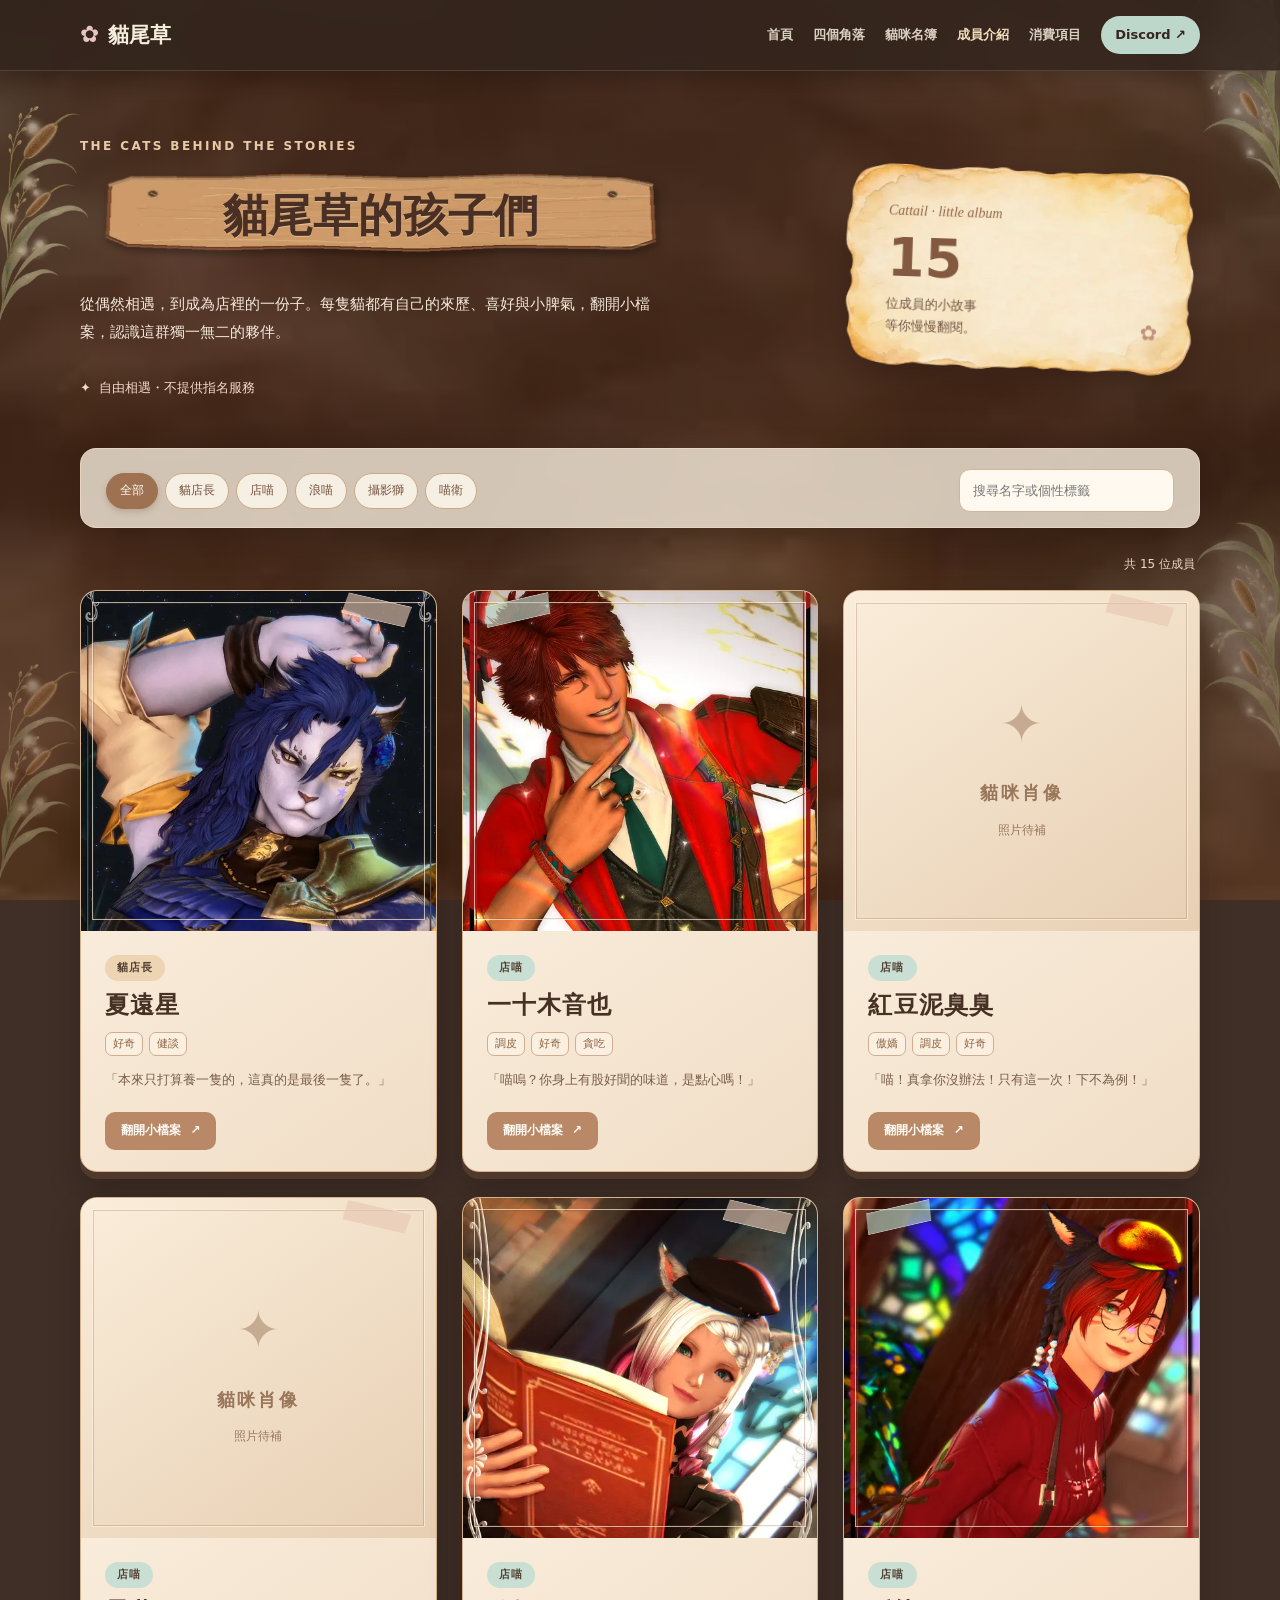
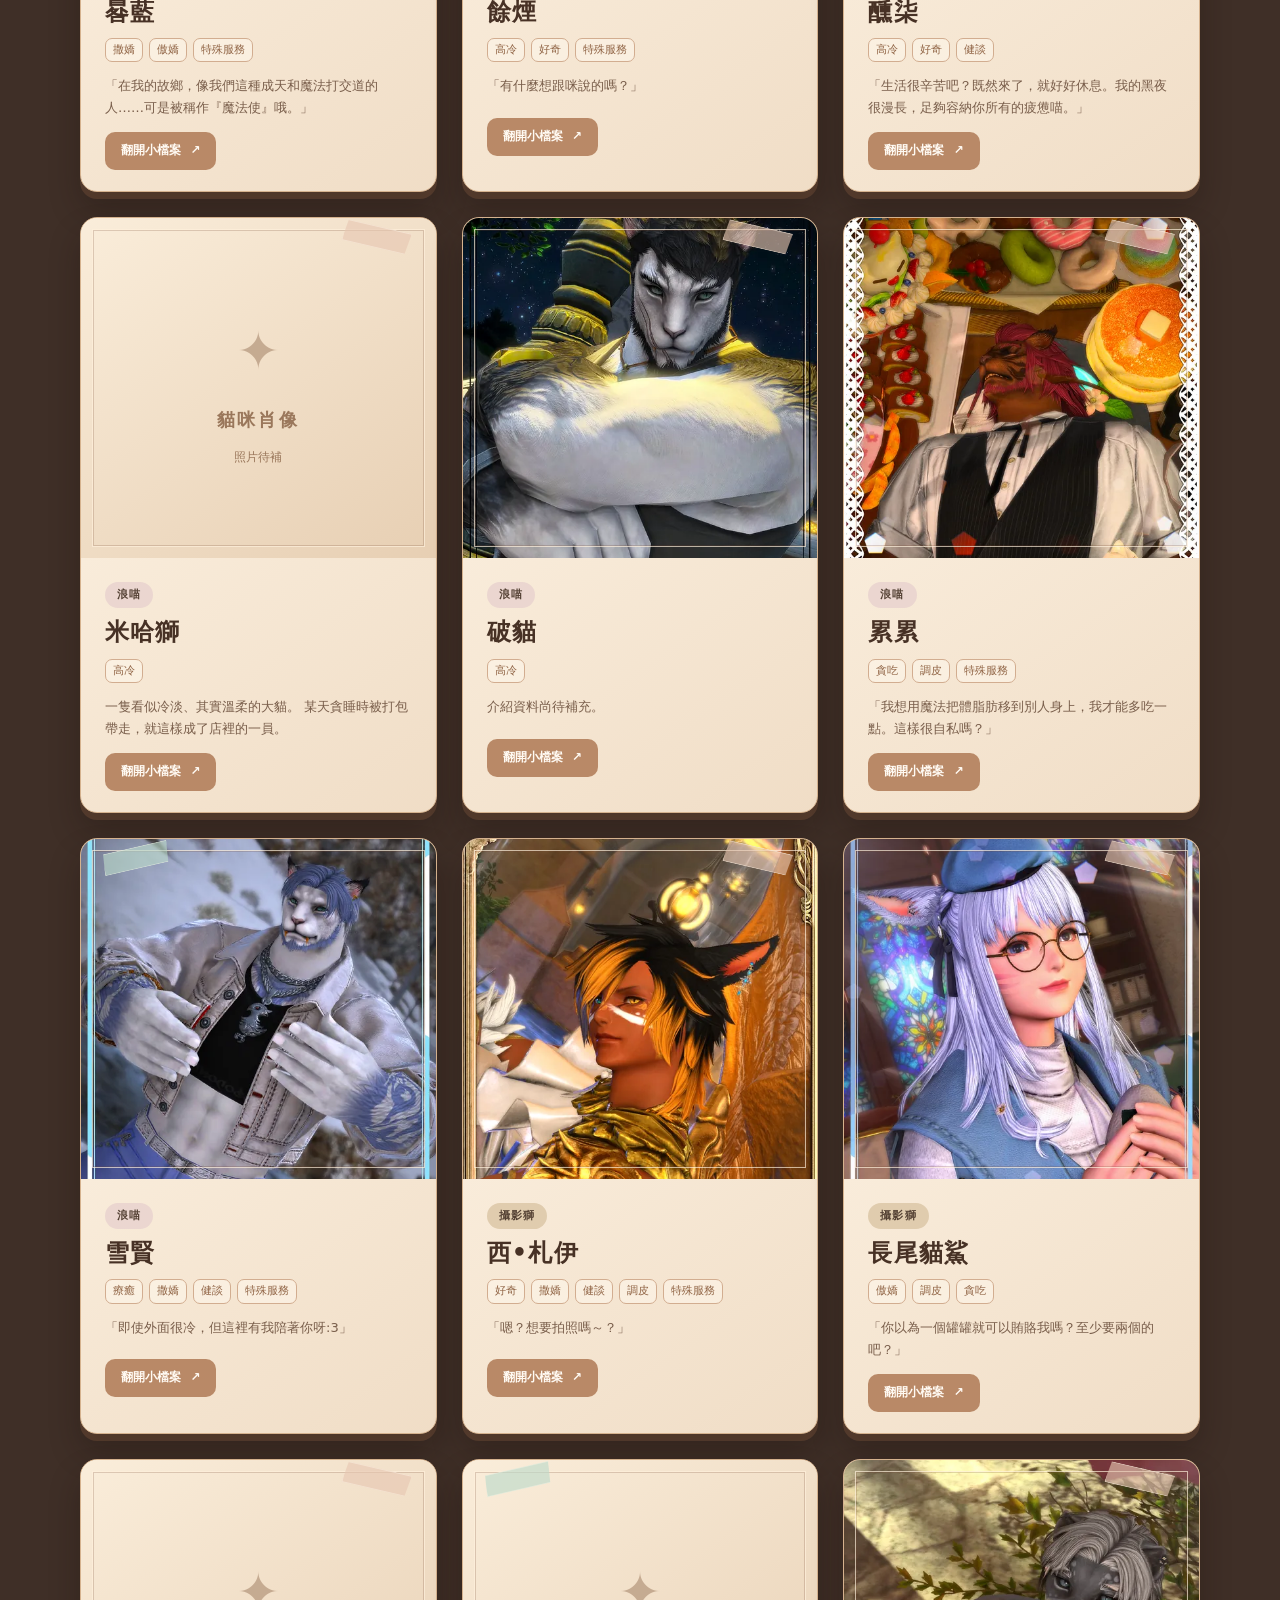
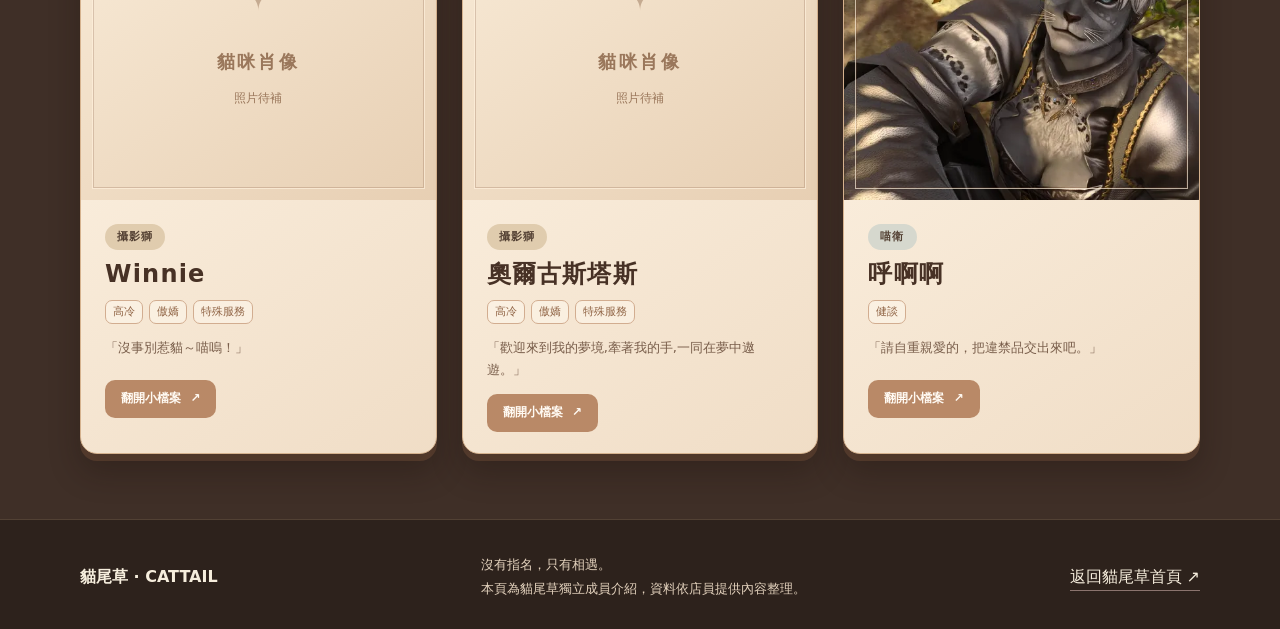
==== sites/cattail/members.html @ 951dc069 "feat(cattail): publish independent watercolor staff directory with 15 original bios and uploaded por" ====
<!doctype html>
<html lang="zh-Hant"><head><meta charset="utf-8"><meta name="viewport" content="width=device-width,initial-scale=1,viewport-fit=cover"><meta name="theme-color" content="#3f2f27">
<title>貓咪成員介紹｜貓尾草 CATTAIL</title><meta name="description" content="認識貓尾草的每一位貓咪成員，翻開牠們的故事。店內自由相遇，不提供指名服務。">
<style>
:root{--choc:#3f2f27;--dark:#2e221c;--cream:#f6eedd;--honey:#d6ac7d;--pink:#e7c6c1;--mint:#bdd8cb;--ink:#4a3328;--paler:#fff5e7;--wood:url("[data-uri]");--paper:url("[data-uri]");--fur:url("[data-uri]");--bot-l:url("[data-uri]");--bot-r:url("[data-uri]")}
*{box-sizing:border-box}html{scroll-behavior:smooth}body{margin:0;min-width:320px;color:var(--cream);background:var(--choc);font-family:'Noto Sans TC','PingFang TC','Microsoft JhengHei',system-ui,sans-serif;line-height:1.65}button,input{font:inherit}button{cursor:pointer}a{color:inherit;text-decoration:none}body:before{content:"";position:fixed;inset:0;z-index:-1;background:linear-gradient(#2c1c17a8,#38241a98),var(--fur) center/cover no-repeat;pointer-events:none}body:after{content:"";position:fixed;inset:0;z-index:-1;opacity:.3;background:radial-gradient(ellipse at 55% 0%,#b5805d5a,transparent 68%)}
.edge{position:fixed;top:0;bottom:0;width:clamp(95px,13vw,195px);z-index:0;pointer-events:none;opacity:.55;contain:layout style}.edge-left{left:0}.edge-right{right:0}.edge .bot{position:absolute;left:-25%;width:130%;height:47%;background:var(--bot-l) center/contain no-repeat;animation:breeze 12s ease-in-out infinite alternate;transform-origin:left bottom}.edge-right .bot{background-image:var(--bot-r);left:auto;right:-25%;transform-origin:right bottom;animation-duration:14s}.edge .bot:first-child{top:-5%}.edge .bot:last-child{top:57%;opacity:.7;animation-delay:-7s}@keyframes breeze{0%{transform:rotate(-1.8deg) translateX(-2px)}100%{transform:rotate(2.1deg) translateX(3px)}}
.wrap{width:min(1120px,calc(100% - 40px));margin:auto;position:relative;z-index:1}
.site-header{position:sticky;top:0;z-index:100;background:#32251edc;backdrop-filter:blur(14px);border-bottom:1px solid #ecd4b329;box-shadow:0 5px 24px #160e0960}.nav-wrap{display:flex;align-items:center;gap:22px;min-height:70px}.brand{display:flex;align-items:center;gap:9px;font-weight:900;font-size:21px;white-space:nowrap}.brand .paw{font-size:23px;color:var(--pink)}.navlinks{margin-left:auto;display:flex;gap:20px;align-items:center;font-size:13px;font-weight:600}.navlinks a:not(.discord){opacity:.85;transition:opacity .2s}.navlinks a:hover,.navlinks a[aria-current="page"]{opacity:1;color:#f3ddbb}.discord{display:inline-flex;align-items:center;gap:8px;background:var(--mint);color:#35261f;border-radius:999px;padding:8px 14px;font-weight:800;font-size:13px}.discord:hover{filter:brightness(1.07)}.mobile-nav{display:none}
.hero{padding:55px 0 25px}.hero-card{position:relative;display:grid;grid-template-columns:1.3fr .65fr;gap:36px;align-items:center;min-height:285px}.eyebrow{font-size:12px;letter-spacing:.2em;font-weight:800;color:#eac9a8}.wood-title{display:grid;place-items:center;max-width:600px;min-height:118px;margin:9px 0 6px;padding:25px 67px;background:var(--wood) center/100% 100% no-repeat;font-weight:900;color:#4a3024;font-size:clamp(28px,4.5vw,45px);line-height:1.2;text-shadow:0 1px #fff4d05c}.hero h1{margin:0}.hero-copy{font-size:15px;color:#f4e8dc;line-height:1.9;max-width:580px}.subscript{display:inline-flex;align-items:center;gap:8px;margin:15px 0 0;font-size:13px;color:#f5d8c9}.hero-paper{position:relative;min-height:223px;background:var(--paper) center/100% 100% no-repeat;color:var(--ink);padding:47px 48px 42px;transform:rotate(2deg);filter:drop-shadow(0 12px 16px #23130f6b)}.hero-paper .mini{font:italic 14px Georgia,serif;color:#95694e}.hero-paper strong{display:block;font-size:54px;line-height:1;font-weight:800;margin:8px 0;color:#835941}.hero-paper p{font-size:13px;margin:8px 0 0;line-height:1.7;color:#715543}.hero-paper:after{content:'✿';font-size:21px;color:#c0937b;position:absolute;right:41px;bottom:37px}
.directory{padding:12px 0 65px}.toolbar{padding:20px 25px 15px;border-radius:16px;background:#f5eadbcf;box-shadow:0 10px 30px #22130d4d;backdrop-filter:blur(6px);border:1px solid #fce6cf80;display:flex;flex-wrap:wrap;gap:12px;align-items:center;margin-bottom:27px;color:var(--ink)}.filters{display:flex;flex-wrap:wrap;gap:7px;align-items:center;flex:1}.filter{border:1px solid #cba982;background:#fffaf0cc;color:#75533f;border-radius:100px;padding:7px 13px;font-size:12px;white-space:nowrap}.filter[aria-pressed="true"]{background:#9e7153;border-color:#9e7153;color:#fff8ec;box-shadow:0 3px 6px #50351c33}.search{margin-left:auto;min-width:155px;max-width:215px;width:100%;border:1px solid #d3b698;background:#fff9f0;color:#533928;padding:10px 13px;border-radius:11px;outline:none;font-size:13px}.search:focus{border-color:#8b5d45;box-shadow:0 0 0 3px #b7846857}.count{text-align:right;font-size:12px;color:#f0daca;margin:0 5px 15px}
.grid{display:grid;grid-template-columns:repeat(3,minmax(0,1fr));gap:25px}.member-card[hidden]{display:none!important}.member-card{position:relative;min-width:0;background:linear-gradient(145deg,#fff6e8,#f0ddc6);border:1px solid #d5b28e;border-radius:17px;box-shadow:0 7px 0 #966a4945,0 18px 31px #1c100b52;transition:transform .25s ease,box-shadow .25s ease;overflow:hidden;color:var(--ink)}.member-card:hover{transform:translateY(-4px);box-shadow:0 10px 0 #966a4945,0 23px 38px #1c100b57}.member-card:before{content:"";height:20px;position:absolute;z-index:3;top:8px;right:25px;width:66px;transform:rotate(13deg);background:#e7c7b29f;border:1px solid #fff8ee71;pointer-events:none;clip-path:polygon(4% 0,99% 0,95% 100%,0 100%)}.member-card:nth-child(4n + 2):before{background:#bcdacba0;right:auto;left:21px;transform:rotate(-13deg)}
.portrait-frame{height:340px;background:#ddc3a5;overflow:hidden;position:relative}.portrait-frame:after{content:"";pointer-events:none;position:absolute;inset:11px;border:1px solid #fff0dcad;box-shadow:inset 0 0 0 1px #71452e38}.portrait-photo{width:100%;height:100%;object-fit:cover;object-position:50% 19%;display:block}.extra-photo{display:none}.photo-placeholder{display:flex;height:100%;align-items:center;justify-content:center;flex-direction:column;gap:12px;color:#9a775b;background:linear-gradient(145deg,#faedda,#e7cfb3)}.photo-placeholder span{font-size:52px;opacity:.5}.photo-placeholder strong{font-family:serif;font-size:18px;letter-spacing:.16em}.photo-placeholder small{font-size:12px}
.card-body{padding:24px 24px 21px;display:flex;flex-direction:column;align-items:flex-start;min-height:238px}.role-pill{display:inline-flex;border-radius:100px;padding:4px 12px;font-size:11px;font-weight:800;letter-spacing:.1em;color:#534033;background:#e3d5be}.role-pill.chief{background:#edd4b3}.role-pill.shop{background:#c9dfd3}.role-pill.roam{background:#ebd6d0}.role-pill.photo{background:#e0ccae}.role-pill.guard{background:#d6d8ce}.card-body h3{font-size:24px;letter-spacing:.05em;margin:8px 0 10px;line-height:1.35;color:#473125;overflow-wrap:anywhere}.trait-list{display:flex;gap:6px;flex-wrap:wrap}.trait{border:1px solid #d2ad90;color:#906445;border-radius:7px;padding:2px 7px;font-size:11px;background:#fff8ed8a}.mini-quote{font-size:13px;line-height:1.7;color:#795e4b;overflow:hidden;display:-webkit-box;-webkit-line-clamp:2;-webkit-box-orient:vertical;min-height:2.3em;margin:13px 0 13px}.open-member{border:0;background:#b98967;color:#fffaf3;border-radius:10px;padding:9px 16px;font-size:12px;font-weight:800;margin-top:auto;transition:background .2s}.open-member:hover{background:#986a4d}.open-member span{margin-left:5px}
.empty{display:none;text-align:center;background:#f6ead9;color:#654839;border-radius:14px;padding:42px 20px}.empty.visible{display:block}
.foot{background:#2d211ce8;border-top:1px solid #d6b18a38;padding:33px 0 28px;position:relative;z-index:1}.foot-row{display:flex;align-items:center;gap:20px;justify-content:space-between}.foot small{color:#e3d2bd;line-height:1.8}.foot a{border-bottom:1px solid #e7c6c180}
.profile-dialog{position:fixed;inset:auto;border:0;border-radius:20px;padding:0;background:transparent;color:var(--ink);width:min(900px,calc(100vw - 36px));max-height:min(86vh,900px);overflow:hidden;box-shadow:0 25px 90px #0c0707ac}.profile-dialog::backdrop{background:#1e130fdc;backdrop-filter:blur(7px)}.dialog-wrap{position:relative;display:grid;grid-template-columns:minmax(230px,0.82fr) minmax(0,1.2fr);max-height:min(86vh,900px);overflow-y:auto;background:linear-gradient(135deg,#fff5e8,#edd6b8)}.dialog-photos{background:#c6ad8f;position:relative;min-height:100%;overflow:hidden}.dialog-image{position:sticky;top:0;display:block;width:100%;height:min(86vh,900px);object-fit:cover;object-position:50% 16%}.dialog-placeholder{display:flex;align-items:center;justify-content:center;flex-direction:column;height:100%;min-height:400px;color:#86624c}.dialog-placeholder span{font-size:64px}.photo-dots{position:absolute;left:50%;bottom:20px;transform:translateX(-50%);display:flex;gap:10px;background:#4a3024a6;border-radius:999px;padding:8px}.photo-dots button{width:24px;height:24px;border-radius:50%;background:#f0e4d0;border:2px solid transparent;font-size:0}.photo-dots button[aria-pressed="true"]{background:#b9d4c5;border-color:#fff}.dialog-paper{position:relative;padding:52px 48px 45px;background:radial-gradient(ellipse at 0 0,#dba87520,transparent 50%),linear-gradient(135deg,#fff9ed,#f7e7d0)}.dialog-paper:before{content:"";position:absolute;inset:9px;pointer-events:none;border:1px solid #cda88580;border-radius:14px}.dialog-close{position:absolute;right:13px;top:12px;width:39px;height:39px;border:1px solid #cbaa8b;border-radius:50%;background:#f5e8d9;color:#5a4031;font-weight:900;font-size:21px;z-index:1}.dialog-title{font-size:clamp(27px,4vw,38px);margin:14px 0 11px;line-height:1.3}.dialog-role{background:#c8ded1;display:inline-block;font-size:12px;border-radius:99px;padding:5px 13px;font-weight:800}.dialog-tags{display:flex;flex-wrap:wrap;gap:7px;margin-bottom:22px}.dialog-section{margin:19px 0}.dialog-section h3{font-size:14px;color:#926044;letter-spacing:.08em;margin:0 0 5px;display:flex;align-items:center;gap:9px}.dialog-section h3:before{content:'✿';font-size:12px;color:#bc9776}.dialog-section p{white-space:pre-line;margin:0;font-size:14px;line-height:1.85;color:#5a4032}.dialog-quote{border-top:1px dashed #c5a281;padding-top:18px;margin-top:25px;color:#8a5d42;font-size:15px;font-weight:700;font-style:italic;line-height:1.8}.note{padding:12px 20px 20px;text-align:center;color:#d9c2ad;font-size:12px}
@media(max-width:1020px){.grid{grid-template-columns:repeat(2,minmax(0,1fr))}.hero-card{grid-template-columns:1fr .55fr}.hero-paper{padding:39px 32px}.navlinks{gap:10px}}
@media(max-width:700px){.nav-wrap{min-height:62px}.navlinks{display:none}.mobile-nav{display:flex;gap:9px;margin-left:auto}.mobile-nav a{display:inline-flex;align-items:center;justify-content:center;padding:7px 11px;min-height:35px;background:#594235a9;border:1px solid #f7e3c733;border-radius:999px;font-size:12px}.mobile-nav .discord{background:var(--mint);color:#392922;border:0}.edge{opacity:.27;width:65px}.hero{padding-top:29px}.hero-card{display:block;min-height:0}.hero .eyebrow{font-size:10px}.wood-title{padding:19px 35px;min-height:83px;margin-left:-5px;width:min(420px,100%);font-size:clamp(27px,7vw,36px)}.hero-copy{font-size:13px;line-height:1.8;margin:9px 4px 0}.hero-paper{min-height:0;width:min(280px,87%);margin:14px 0 0 auto;transform:rotate(2deg);padding:29px 38px 30px}.hero-paper strong{font-size:34px;margin:2px 0}.hero-paper .mini,.hero-paper p{font-size:11px}.hero-paper:after{bottom:23px;right:28px}.directory{padding-top:9px}.toolbar{padding:15px;gap:11px}.filters{width:100%;overflow-x:auto;flex-wrap:nowrap;padding-bottom:5px;scrollbar-width:none}.filters::-webkit-scrollbar{display:none}.filter{flex:none}.search{max-width:100%;margin-left:0;flex:0 0 100%}.filters{flex:0 0 100%}.grid{grid-template-columns:1fr;gap:18px}.member-card{display:grid;grid-template-columns:42% minmax(0,1fr);min-height:260px}.portrait-frame{height:100%;min-height:240px}.card-body{padding:17px 14px 15px;min-height:0}.card-body h3{font-size:20px;margin:6px 0}.trait{font-size:10px;padding:2px 6px}.mini-quote{font-size:11px;-webkit-line-clamp:3;min-height:0;margin:9px 0}.open-member{font-size:11px;padding:9px 12px}.foot-row{align-items:flex-start;flex-direction:column}.profile-dialog{width:calc(100vw - 20px);max-height:92vh;border-radius:15px}.dialog-wrap{display:block;max-height:92vh}.dialog-photos{height:230px;min-height:0}.dialog-image{position:static;height:230px;object-position:50% 20%}.dialog-placeholder{height:230px;min-height:230px}.dialog-paper{padding:34px 27px 33px}.dialog-paper:before{inset:7px}.dialog-close{top:7px;right:8px}.dialog-title{font-size:27px}.dialog-section{margin:15px 0}.dialog-section p{font-size:13px}}
@media(max-width:390px){.wrap{width:calc(100% - 26px)}.member-card{grid-template-columns:43% minmax(0,1fr)}.card-body{padding:14px 12px}.mini-quote{-webkit-line-clamp:2}.open-member{padding:8px 10px}.hero-paper{margin-top:10px}.dialog-paper{padding:33px 23px}.trait-list{gap:4px}}
@media(prefers-reduced-motion:reduce){html{scroll-behavior:auto}.edge .bot{animation:none}.member-card{transition:none}}
</style></head>
<body>
<div class="edge edge-left" aria-hidden="true"><i class="bot"></i><i class="bot"></i></div><div class="edge edge-right" aria-hidden="true"><i class="bot"></i><i class="bot"></i></div>
<header class="site-header"><div class="wrap nav-wrap"><a class="brand" href="./index.html"><span class="paw" aria-hidden="true">✿</span>貓尾草</a>
 <nav class="navlinks" aria-label="主要導覽"><a href="./index.html">首頁</a><a href="./index.html#corners">四個角落</a><a href="./index.html#cats">貓咪名簿</a><a href="./members.html" aria-current="page">成員介紹</a><a href="./index.html#services">消費項目</a><a class="discord" href="https://discord.gg/u3mV7mMDXP" target="_blank" rel="noopener noreferrer">Discord ↗</a></nav>
 <div class="mobile-nav"><a href="./index.html">回首頁</a><a class="discord" href="https://discord.gg/u3mV7mMDXP" target="_blank" rel="noopener noreferrer">Discord</a></div></div></header>
<main><section class="hero"><div class="wrap hero-card"><div><div class="eyebrow">THE CATS BEHIND THE STORIES</div><h1 class="wood-title">貓尾草的孩子們</h1><p class="hero-copy">從偶然相遇，到成為店裡的一份子。每隻貓都有自己的來歷、喜好與小脾氣，翻開小檔案，認識這群獨一無二的夥伴。</p><p class="subscript"><span aria-hidden="true">✦</span> 自由相遇・不提供指名服務</p></div><aside class="hero-paper"><span class="mini">Cattail · little album</span><strong>15</strong><p>位成員的小故事<br>等你慢慢翻閱。</p></aside></div></section>
<section class="directory"><div class="wrap"><div class="toolbar"><div class="filters" role="group" aria-label="依職位篩選"><button class="filter" type="button" data-filter="all" aria-pressed="true">全部</button><button class="filter" type="button" data-filter="貓店長" aria-pressed="false">貓店長</button><button class="filter" type="button" data-filter="店喵" aria-pressed="false">店喵</button><button class="filter" type="button" data-filter="浪喵" aria-pressed="false">浪喵</button><button class="filter" type="button" data-filter="攝影獅" aria-pressed="false">攝影獅</button><button class="filter" type="button" data-filter="喵衛" aria-pressed="false">喵衛</button></div><input class="search" id="member-search" type="search" placeholder="搜尋名字或個性標籤" aria-label="搜尋成員名字或標籤"></div>
<p class="count" role="status" aria-live="polite" id="count">共 15 位成員</p>
<div class="grid" id="member-grid"><article class="member-card" data-id="0" data-role="貓店長" data-search="夏遠星 貓店長 好奇 健談">
      <div class="portrait-frame" aria-hidden="true"><img class="portrait-photo" src="[data-uri]" alt="夏遠星的玩家提供照片" loading="lazy" decoding="async"><span class="photo-corner corner-a"></span><span class="photo-corner corner-b"></span></div>
      <div class="card-body"><div class="role-pill chief">貓店長</div><h3>夏遠星</h3>
      <div class="trait-list"><span class="trait">好奇</span><span class="trait">健談</span></div>
      <p class="mini-quote">「本來只打算養一隻的，這真的是最後一隻了。」</p>
      <button class="open-member" type="button" data-open="0" aria-label="閱讀夏遠星的完整介紹">翻開小檔案 <span aria-hidden="true">↗</span></button></div>
      </article>
<article class="member-card" data-id="1" data-role="店喵" data-search="一十木音也 店喵 調皮 好奇 貪吃">
      <div class="portrait-frame" aria-hidden="true"><img class="portrait-photo" src="[data-uri]" alt="一十木音也的玩家提供照片" loading="lazy" decoding="async"><span class="photo-corner corner-a"></span><span class="photo-corner corner-b"></span></div>
      <div class="card-body"><div class="role-pill shop">店喵</div><h3>一十木音也</h3>
      <div class="trait-list"><span class="trait">調皮</span><span class="trait">好奇</span><span class="trait">貪吃</span></div>
      <p class="mini-quote">「喵嗚？你身上有股好聞的味道，是點心嗎！」</p>
      <button class="open-member" type="button" data-open="1" aria-label="閱讀一十木音也的完整介紹">翻開小檔案 <span aria-hidden="true">↗</span></button></div>
      </article>
<article class="member-card" data-id="2" data-role="店喵" data-search="紅豆泥臭臭 店喵 傲嬌 調皮 好奇">
      <div class="portrait-frame" aria-hidden="true"><div class="photo-placeholder"><span aria-hidden="true">✦</span><strong>貓咪肖像</strong><small>照片待補</small></div><span class="photo-corner corner-a"></span><span class="photo-corner corner-b"></span></div>
      <div class="card-body"><div class="role-pill shop">店喵</div><h3>紅豆泥臭臭</h3>
      <div class="trait-list"><span class="trait">傲嬌</span><span class="trait">調皮</span><span class="trait">好奇</span></div>
      <p class="mini-quote">「喵！真拿你沒辦法！只有這一次！下不為例！」</p>
      <button class="open-member" type="button" data-open="2" aria-label="閱讀紅豆泥臭臭的完整介紹">翻開小檔案 <span aria-hidden="true">↗</span></button></div>
      </article>
<article class="member-card" data-id="3" data-role="店喵" data-search="晷藍 店喵 撒嬌 傲嬌 特殊服務">
      <div class="portrait-frame" aria-hidden="true"><div class="photo-placeholder"><span aria-hidden="true">✦</span><strong>貓咪肖像</strong><small>照片待補</small></div><span class="photo-corner corner-a"></span><span class="photo-corner corner-b"></span></div>
      <div class="card-body"><div class="role-pill shop">店喵</div><h3>晷藍</h3>
      <div class="trait-list"><span class="trait">撒嬌</span><span class="trait">傲嬌</span><span class="trait">特殊服務</span></div>
      <p class="mini-quote">「在我的故鄉，像我們這種成天和魔法打交道的人……可是被稱作『魔法使』哦。」</p>
      <button class="open-member" type="button" data-open="3" aria-label="閱讀晷藍的完整介紹">翻開小檔案 <span aria-hidden="true">↗</span></button></div>
      </article>
<article class="member-card" data-id="4" data-role="店喵" data-search="餘煙 店喵 高冷 好奇 特殊服務">
      <div class="portrait-frame" aria-hidden="true"><img class="portrait-photo" src="[data-uri]" alt="餘煙的玩家提供照片" loading="lazy" decoding="async"><img class="extra-photo" src="[data-uri]" alt="餘煙的另一張照片" loading="lazy" hidden><span class="photo-corner corner-a"></span><span class="photo-corner corner-b"></span></div>
      <div class="card-body"><div class="role-pill shop">店喵</div><h3>餘煙</h3>
      <div class="trait-list"><span class="trait">高冷</span><span class="trait">好奇</span><span class="trait">特殊服務</span></div>
      <p class="mini-quote">「有什麼想跟咪說的嗎？」</p>
      <button class="open-member" type="button" data-open="4" aria-label="閱讀餘煙的完整介紹">翻開小檔案 <span aria-hidden="true">↗</span></button></div>
      </article>
<article class="member-card" data-id="5" data-role="店喵" data-search="醺柒 店喵 高冷 好奇 健談">
      <div class="portrait-frame" aria-hidden="true"><img class="portrait-photo" src="[data-uri]" alt="醺柒的玩家提供照片" loading="lazy" decoding="async"><img class="extra-photo" src="[data-uri]" alt="醺柒的另一張照片" loading="lazy" hidden><span class="photo-corner corner-a"></span><span class="photo-corner corner-b"></span></div>
      <div class="card-body"><div class="role-pill shop">店喵</div><h3>醺柒</h3>
      <div class="trait-list"><span class="trait">高冷</span><span class="trait">好奇</span><span class="trait">健談</span></div>
      <p class="mini-quote">「生活很辛苦吧？既然來了，就好好休息。我的黑夜很漫長，足夠容納你所有的疲憊喵。」</p>
      <button class="open-member" type="button" data-open="5" aria-label="閱讀醺柒的完整介紹">翻開小檔案 <span aria-hidden="true">↗</span></button></div>
      </article>
<article class="member-card" data-id="6" data-role="浪喵" data-search="米哈獅 浪喵 高冷">
      <div class="portrait-frame" aria-hidden="true"><div class="photo-placeholder"><span aria-hidden="true">✦</span><strong>貓咪肖像</strong><small>照片待補</small></div><span class="photo-corner corner-a"></span><span class="photo-corner corner-b"></span></div>
      <div class="card-body"><div class="role-pill roam">浪喵</div><h3>米哈獅</h3>
      <div class="trait-list"><span class="trait">高冷</span></div>
      <p class="mini-quote">一隻看似冷淡、其實溫柔的大貓。
某天貪睡時被打包帶走，就這樣成了店裡的一員。</p>
      <button class="open-member" type="button" data-open="6" aria-label="閱讀米哈獅的完整介紹">翻開小檔案 <span aria-hidden="true">↗</span></button></div>
      </article>
<article class="member-card" data-id="7" data-role="浪喵" data-search="破貓 浪喵 高冷">
      <div class="portrait-frame" aria-hidden="true"><img class="portrait-photo" src="[data-uri]" alt="破貓的玩家提供照片" loading="lazy" decoding="async"><span class="photo-corner corner-a"></span><span class="photo-corner corner-b"></span></div>
      <div class="card-body"><div class="role-pill roam">浪喵</div><h3>破貓</h3>
      <div class="trait-list"><span class="trait">高冷</span></div>
      <p class="mini-quote">介紹資料尚待補充。</p>
      <button class="open-member" type="button" data-open="7" aria-label="閱讀破貓的完整介紹">翻開小檔案 <span aria-hidden="true">↗</span></button></div>
      </article>
<article class="member-card" data-id="8" data-role="浪喵" data-search="累累 浪喵 貪吃 調皮 特殊服務">
      <div class="portrait-frame" aria-hidden="true"><img class="portrait-photo" src="[data-uri]" alt="累累的玩家提供照片" loading="lazy" decoding="async"><span class="photo-corner corner-a"></span><span class="photo-corner corner-b"></span></div>
      <div class="card-body"><div class="role-pill roam">浪喵</div><h3>累累</h3>
      <div class="trait-list"><span class="trait">貪吃</span><span class="trait">調皮</span><span class="trait">特殊服務</span></div>
      <p class="mini-quote">「我想用魔法把體脂肪移到別人身上，我才能多吃一點。這樣很自私嗎？」</p>
      <button class="open-member" type="button" data-open="8" aria-label="閱讀累累的完整介紹">翻開小檔案 <span aria-hidden="true">↗</span></button></div>
      </article>
<article class="member-card" data-id="9" data-role="浪喵" data-search="雪賢 浪喵 療癒 撒嬌 健談 特殊服務">
      <div class="portrait-frame" aria-hidden="true"><img class="portrait-photo" src="[data-uri]" alt="雪賢的玩家提供照片" loading="lazy" decoding="async"><span class="photo-corner corner-a"></span><span class="photo-corner corner-b"></span></div>
      <div class="card-body"><div class="role-pill roam">浪喵</div><h3>雪賢</h3>
      <div class="trait-list"><span class="trait">療癒</span><span class="trait">撒嬌</span><span class="trait">健談</span><span class="trait">特殊服務</span></div>
      <p class="mini-quote">「即使外面很冷，但這裡有我陪著你呀:3」</p>
      <button class="open-member" type="button" data-open="9" aria-label="閱讀雪賢的完整介紹">翻開小檔案 <span aria-hidden="true">↗</span></button></div>
      </article>
<article class="member-card" data-id="10" data-role="攝影獅" data-search="西•札伊 攝影獅 好奇 撒嬌 健談 調皮 特殊服務">
      <div class="portrait-frame" aria-hidden="true"><img class="portrait-photo" src="[data-uri]" alt="西•札伊的玩家提供照片" loading="lazy" decoding="async"><span class="photo-corner corner-a"></span><span class="photo-corner corner-b"></span></div>
      <div class="card-body"><div class="role-pill photo">攝影獅</div><h3>西•札伊</h3>
      <div class="trait-list"><span class="trait">好奇</span><span class="trait">撒嬌</span><span class="trait">健談</span><span class="trait">調皮</span><span class="trait">特殊服務</span></div>
      <p class="mini-quote">「嗯？想要拍照嗎～？」</p>
      <button class="open-member" type="button" data-open="10" aria-label="閱讀西•札伊的完整介紹">翻開小檔案 <span aria-hidden="true">↗</span></button></div>
      </article>
<article class="member-card" data-id="11" data-role="攝影獅" data-search="長尾貓鯊 攝影獅 傲嬌 調皮 貪吃">
      <div class="portrait-frame" aria-hidden="true"><img class="portrait-photo" src="[data-uri]" alt="長尾貓鯊的玩家提供照片" loading="lazy" decoding="async"><span class="photo-corner corner-a"></span><span class="photo-corner corner-b"></span></div>
      <div class="card-body"><div class="role-pill photo">攝影獅</div><h3>長尾貓鯊</h3>
      <div class="trait-list"><span class="trait">傲嬌</span><span class="trait">調皮</span><span class="trait">貪吃</span></div>
      <p class="mini-quote">「你以為一個罐罐就可以賄賂我嗎？至少要兩個的吧？」</p>
      <button class="open-member" type="button" data-open="11" aria-label="閱讀長尾貓鯊的完整介紹">翻開小檔案 <span aria-hidden="true">↗</span></button></div>
      </article>
<article class="member-card" data-id="12" data-role="攝影獅" data-search="Winnie 攝影獅 高冷 傲嬌 特殊服務">
      <div class="portrait-frame" aria-hidden="true"><div class="photo-placeholder"><span aria-hidden="true">✦</span><strong>貓咪肖像</strong><small>照片待補</small></div><span class="photo-corner corner-a"></span><span class="photo-corner corner-b"></span></div>
      <div class="card-body"><div class="role-pill photo">攝影獅</div><h3>Winnie</h3>
      <div class="trait-list"><span class="trait">高冷</span><span class="trait">傲嬌</span><span class="trait">特殊服務</span></div>
      <p class="mini-quote">「沒事別惹貓～喵嗚！」</p>
      <button class="open-member" type="button" data-open="12" aria-label="閱讀Winnie的完整介紹">翻開小檔案 <span aria-hidden="true">↗</span></button></div>
      </article>
<article class="member-card" data-id="13" data-role="攝影獅" data-search="奧爾古斯塔斯 攝影獅 高冷 傲嬌 特殊服務">
      <div class="portrait-frame" aria-hidden="true"><div class="photo-placeholder"><span aria-hidden="true">✦</span><strong>貓咪肖像</strong><small>照片待補</small></div><span class="photo-corner corner-a"></span><span class="photo-corner corner-b"></span></div>
      <div class="card-body"><div class="role-pill photo">攝影獅</div><h3>奧爾古斯塔斯</h3>
      <div class="trait-list"><span class="trait">高冷</span><span class="trait">傲嬌</span><span class="trait">特殊服務</span></div>
      <p class="mini-quote">「歡迎來到我的夢境,牽著我的手,一同在夢中遨遊。」</p>
      <button class="open-member" type="button" data-open="13" aria-label="閱讀奧爾古斯塔斯的完整介紹">翻開小檔案 <span aria-hidden="true">↗</span></button></div>
      </article>
<article class="member-card" data-id="14" data-role="喵衛" data-search="呼啊啊 喵衛 健談">
      <div class="portrait-frame" aria-hidden="true"><img class="portrait-photo" src="[data-uri]" alt="呼啊啊的玩家提供照片" loading="lazy" decoding="async"><span class="photo-corner corner-a"></span><span class="photo-corner corner-b"></span></div>
      <div class="card-body"><div class="role-pill guard">喵衛</div><h3>呼啊啊</h3>
      <div class="trait-list"><span class="trait">健談</span></div>
      <p class="mini-quote">「請自重親愛的，把違禁品交出來吧。」</p>
      <button class="open-member" type="button" data-open="14" aria-label="閱讀呼啊啊的完整介紹">翻開小檔案 <span aria-hidden="true">↗</span></button></div>
      </article></div><div class="empty" id="empty">找不到符合條件的貓咪，試試其他分類吧。</div></div></section></main>
<footer class="foot"><div class="wrap foot-row"><strong>貓尾草 · CATTAIL</strong><small>沒有指名，只有相遇。<br>本頁為貓尾草獨立成員介紹，資料依店員提供內容整理。</small><a href="./index.html">返回貓尾草首頁 ↗</a></div></footer>
<dialog class="profile-dialog" id="profile-dialog" aria-label="成員完整介紹"><div class="dialog-wrap"><div class="dialog-photos" id="dialog-photos"></div><div class="dialog-paper"><button type="button" class="dialog-close" id="dialog-close" aria-label="關閉介紹">×</button><span class="dialog-role" id="dialog-role"></span><h2 class="dialog-title" id="dialog-title"></h2><div class="dialog-tags" id="dialog-tags"></div><div id="dialog-details"></div><div class="dialog-quote" id="dialog-quote"></div></div></div></dialog>
<script id="member-source" type="application/json">[{"name":"夏遠星","role":"貓店長","tags":["好奇","健談"],"intro":"總是在各處撿拾無家可歸的貓咪，無論是躲在街角、徘徊在巷弄，還是偶然相遇的孩子，只要有緣分，便會想辦法把牠們帶回來。\n久而久之，身邊聚集了越來越多性格各異的貓咪，也因此決定開設這間貓店，給這些孩子一個安心自在的生活空間。","personality":"比起自己成為眾人目光的焦點，更喜歡看著大家自在地聊天、玩耍。\n喜歡認識新朋友，也樂於參與各種話題。對他而言，能看見貓咪們自由自在地活動，客人也能帶著笑容離開，就是經營這間店最大的樂趣。","likes":"撿各式各樣的貓咪","special":"","extra":"除了經營貓尾草，同時也是「甜綿菓室」咖啡廳，龍男酒吧「夜酌」的老闆。","quote":"「本來只打算養一隻的，這真的是最後一隻了。」"},{"name":"一十木音也","role":"店喵","tags":["調皮","好奇","貪吃"],"intro":"曾是「貓咪事務所」旗下的偶像，卻因事務所經營不善，在社長的介紹下來到了「貓尾草」工作。即使偶像生涯暫時告一段落，也依舊保持著陽光開朗的性格，每天活蹦亂跳、精力充沛。至於牠究竟是在認真工作，還是又跑去玩了……就不得而知了。","personality":"陽光開朗，活潑好動，玩心旺盛，稍不注意就會溜得無影無蹤。\nE 型貓貓，社交能量滿格！只要零食到位，後空翻表演立刻奉上。","likes":"惡作劇、聽有趣的冒險故事","special":"","extra":"","quote":"「喵嗚？你身上有股好聞的味道，是點心嗎！」"},{"name":"紅豆泥臭臭","role":"店喵","tags":["傲嬌","調皮","好奇"],"intro":"原本是一個在前線作戰的冒險者，但因為高額的裝備費用及食物花費，導致流落街頭被店長撿到，為了生活及恩情成為了貓尾草的員工。","personality":"對於喜歡的人事物感到好奇想了解，卻以傲嬌的個性時常讓人摸不透自己的想法。","likes":"探求高難副本的知識、閒話家常愛吃瓜","special":"","extra":"","quote":"「喵！真拿你沒辦法！只有這一次！下不為例！」"},{"name":"晷藍","role":"店喵","tags":["撒嬌","傲嬌","特殊服務"],"intro":"因為誤觸禁忌魔法而不小心從平行時空來到這個世界，秉持既來之則安之的想法，和這個世界的另一個自己生活在一起，順便研究起了原本所在世界沒有的魔法。\n未來也許有機會在店內看到這個世界的另一個「她」也說不定？","personality":"看似冷淡，一旦鬆懈時便會流露出貓科特有的黏人習性，用微妙的距離感試探、默默坐在身側，甚至低聲哼哼示好討摸摸。","likes":"研究古老的魔法典籍、安靜的魔法工坊、天然草藥的香氣。","special":"【來自異界的魔藥實驗】根據不同的實驗結果，產生的副作用可能會觸發他截然不同的一面……？","extra":"","quote":"「在我的故鄉，像我們這種成天和魔法打交道的人……可是被稱作『魔法使』哦。」"},{"name":"餘煙","role":"店喵","tags":["高冷","好奇","特殊服務"],"intro":"來自格里達尼亞，幼時與家人失散，在獨自流浪的日子裡愛上了舞蹈，後因緣際會被店裡收留。","personality":"性格溫和安靜，帶著些許疏離，不擅長主動親近他人。\nI型貓，建議以零食建立信任。","likes":"舞蹈、聽故事","special":"舞蹈表演","extra":"還是個初學舞蹈家，期待自己能成為一名專業表演家。","quote":"「有什麼想跟咪說的嗎？」"},{"name":"醺柒","role":"店喵","tags":["高冷","好奇","健談"],"intro":"原本是古老鐘塔守護者收留的野貓，在某次躍上高處的架子時，推下並摔碎了鐫刻神祕符文的瓶罐，意外的接觸了秘藏於鐘塔間，珍貴的月之精華，也讓她一併接納了人們在無助的夜晚，偷偷向月亮傾訴的心事與秘密，這份共情讓她褪去野性，收起利爪，化形成少女，成為黑夜裡最溫柔的守望者。","personality":"不喜歡吵鬧，最懂得共情孤獨與疲憊的客人，給予最無社交壓力的陪伴。","likes":"下雨天的窗邊、輕快的音樂、無糖的熱紅茶","special":"","extra":"","quote":"「生活很辛苦吧？既然來了，就好好休息。我的黑夜很漫長，足夠容納你所有的疲憊喵。」"},{"name":"米哈獅","role":"浪喵","tags":["高冷"],"intro":"一隻看似冷淡、其實溫柔的大貓。\n某天貪睡時被打包帶走，就這樣成了店裡的一員。","personality":"喜歡安靜地待在角落，不太擅長主動親近，卻會默默陪伴需要的人。","likes":"","special":"","extra":"","quote":""},{"name":"破貓","role":"浪喵","tags":["高冷"],"intro":"","personality":"","likes":"","special":"","extra":"","quote":""},{"name":"累累","role":"浪喵","tags":["貪吃","調皮","特殊服務"],"intro":"戰爭孤兒，被不同種族的養母扶養長大，為喜愛海洋的養母開一間餐廳實現遺願。","personality":"雖然不知道如何成為可靠的雄性，卻能如自己的母親一樣，善待他人。","likes":"把客人當舉重啞鈴舉起來（善待他人？）","special":"女裝陪聊、惡搞留影喵念","extra":"","quote":"「我想用魔法把體脂肪移到別人身上，我才能多吃一點。這樣很自私嗎？」"},{"name":"雪賢","role":"浪喵","tags":["療癒","撒嬌","健談","特殊服務"],"intro":"來自庫爾札斯雪地過著悠閒自在的生活，因為對山下世界充滿好奇，便偷偷溜下山探險。\n某天因人生地不熟，找不到可以果腹的食物時，竟被店裡飄出的香氣吸引，才剛踏進店門，就被用美食和一句「要不要留下來陪大家聊天？」成功拐進店裡工作。","personality":"喜歡與人交流、愛撒嬌，對新鮮事物充滿好奇。很重視身邊的人，也希望自己的陪伴能讓別人感到安心。","likes":"摸摸、抱抱、聊天","special":"女裝陪聊、樂器演奏","extra":"","quote":"「即使外面很冷，但這裡有我陪著你呀:3」"},{"name":"西•札伊","role":"攝影獅","tags":["好奇","撒嬌","健談","調皮","特殊服務"],"intro":"古代沙漠之國的神官，被毒殺後，靈魂困在棺木內上百年，直到現代因緣際會下，得以重生，似乎為了遵守某個約定，所以喜歡幫人拍照、聽他人的冒險故事。","personality":"怕孤獨，喜歡聽故事、拍照留念，對於任何事情都抱持著好奇心，對於新奇的人事物，會立馬衝過去。","likes":"肉桂、拍照、故事、金色的物品","special":"留影喵念","extra":"是隻E貓，身上會散發出肉桂的味道\n★可能會衝到你面前跟你聊天打招呼","quote":"「嗯？想要拍照嗎～？」"},{"name":"長尾貓鯊","role":"攝影獅","tags":["傲嬌","調皮","貪吃"],"intro":"其實就是一隻很普通的藍暹羅家貓，只因為梅吉主人跟店長是好朋友，所以被抓來賺罐罐了呀！！！","personality":"沒有人可以控制貓貓，貓貓想去哪裡就去哪裡呀所以呢不用罐罐賄賂是不行的！","likes":"艾歐澤亞的所有甜食還有所有藍色的東西！","special":"留影喵念","extra":"","quote":"「你以為一個罐罐就可以賄賂我嗎？至少要兩個的吧？」"},{"name":"Winnie","role":"攝影獅","tags":["高冷","傲嬌","特殊服務"],"intro":"高冷自閉在RP店，被撿來當店貓。","personality":"喜歡窩在角落觀察別人，四處躺地板。","likes":"給我罐罐！拿食物能收買我的嘴買不了我的心","special":"留影喵念","extra":"","quote":"「沒事別惹貓～喵嗚！」"},{"name":"奧爾古斯塔斯","role":"攝影獅","tags":["高冷","傲嬌","特殊服務"],"intro":"愛作夢的貓,常累累睡睡,喜歡想有的沒的,某天跟著一群貓咪被拐進店了","personality":"慢熟貓咪,偶爾會忽然睡著。","likes":"塗鴉,睡覺,喜歡亮晶晶又圓圓的東西。","special":"留影喵念(天馬行空式手簽)","extra":"","quote":"「歡迎來到我的夢境,牽著我的手,一同在夢中遨遊。」"},{"name":"呼啊啊","role":"喵衛","tags":["健談"],"intro":"做保安的時間是休息時間，但想的話可以跟本人聊兩句。","personality":"盡責，熱絡，分析，不避諱。","likes":"守序邪惡","special":"","extra":"","quote":"「請自重親愛的，把違禁品交出來吧。」"}]</script><script>
const profiles=JSON.parse(document.getElementById('member-source').textContent);
const cards=[...document.querySelectorAll('.member-card')];
const buttons=[...document.querySelectorAll('[data-filter]')];
const search=document.getElementById('member-search');
const count=document.getElementById('count');const empty=document.getElementById('empty');
let currentRole='all';
function updateList(){
 const q=search.value.trim().toLocaleLowerCase();let n=0;
 cards.forEach(card=>{const visible=(currentRole==='all'||card.dataset.role===currentRole)&&(!q||card.dataset.search.toLocaleLowerCase().includes(q));card.hidden=!visible;if(visible)n++});
 count.textContent=`顯示 ${n}／${cards.length} 位成員`;
 empty.classList.toggle('visible',!n);
}
buttons.forEach(b=>b.addEventListener('click',()=>{currentRole=b.dataset.filter;buttons.forEach(c=>c.setAttribute('aria-pressed',String(c===b)));updateList()}));
search.addEventListener('input',updateList);
const dialog=document.getElementById('profile-dialog');
const photoBox=document.getElementById('dialog-photos');
let lastTrigger=null;
function addSection(container,title,value){if(!value)return;const sec=document.createElement('section');sec.className='dialog-section';const h=document.createElement('h3');h.textContent=title;const p=document.createElement('p');p.textContent=value;sec.append(h,p);container.append(sec)}
function openMember(id,trigger){
 const person=profiles[id],card=cards[id];if(!person||!card)return;
 lastTrigger=trigger;
 document.getElementById('dialog-title').textContent=person.name;
 document.getElementById('dialog-role').textContent=person.role;
 const tags=document.getElementById('dialog-tags');tags.replaceChildren();person.tags.forEach(tag=>{const s=document.createElement('span');s.className='trait';s.textContent=tag;tags.append(s)});
 const details=document.getElementById('dialog-details');details.replaceChildren();
 addSection(details,'貓貓介紹',person.intro);addSection(details,'個性',person.personality);addSection(details,'喜好',person.likes);addSection(details,'特殊服務',person.special);addSection(details,'補充',person.extra);
 if(!details.childElementCount)addSection(details,'小檔案','目前尚未提供進一步介紹。');
 const quote=document.getElementById('dialog-quote');quote.textContent=person.quote||'';quote.hidden=!person.quote;
 photoBox.replaceChildren();
 const main=card.querySelector('.portrait-photo');
 if(main){const photos=[main,...card.querySelectorAll('.extra-photo')];const img=document.createElement('img');img.className='dialog-image';img.alt=person.name+'的照片';photoBox.append(img);
  const dots=document.createElement('div');dots.className='photo-dots';
  photos.forEach((source,i)=>{const btn=document.createElement('button');btn.type='button';btn.setAttribute('aria-label','查看第'+(i+1)+'張照片');btn.setAttribute('aria-pressed',String(i===0));btn.addEventListener('click',()=>{img.src=source.src;dots.querySelectorAll('button').forEach((x,j)=>x.setAttribute('aria-pressed',String(i===j)))});dots.append(btn)});
  img.src=photos[0].src;if(photos.length>1)photoBox.append(dots);
 }else{const placeholder=document.createElement('div');placeholder.className='dialog-placeholder';placeholder.innerHTML='<span aria-hidden="true">✦</span><strong>照片待補</strong>';photoBox.append(placeholder)}
 if(typeof dialog.showModal==='function')dialog.showModal();
 else dialog.setAttribute('open','');
 dialog.querySelector('.dialog-wrap').scrollTop=0;
}
document.querySelectorAll('[data-open]').forEach(btn=>btn.addEventListener('click',()=>openMember(Number(btn.dataset.open),btn)));
function closeDialog(){dialog.close?.();if(!dialog.close)dialog.removeAttribute('open');lastTrigger?.focus()}
document.getElementById('dialog-close').addEventListener('click',closeDialog);
dialog.addEventListener('click',e=>{if(e.target===dialog)closeDialog()});
</script></body></html>
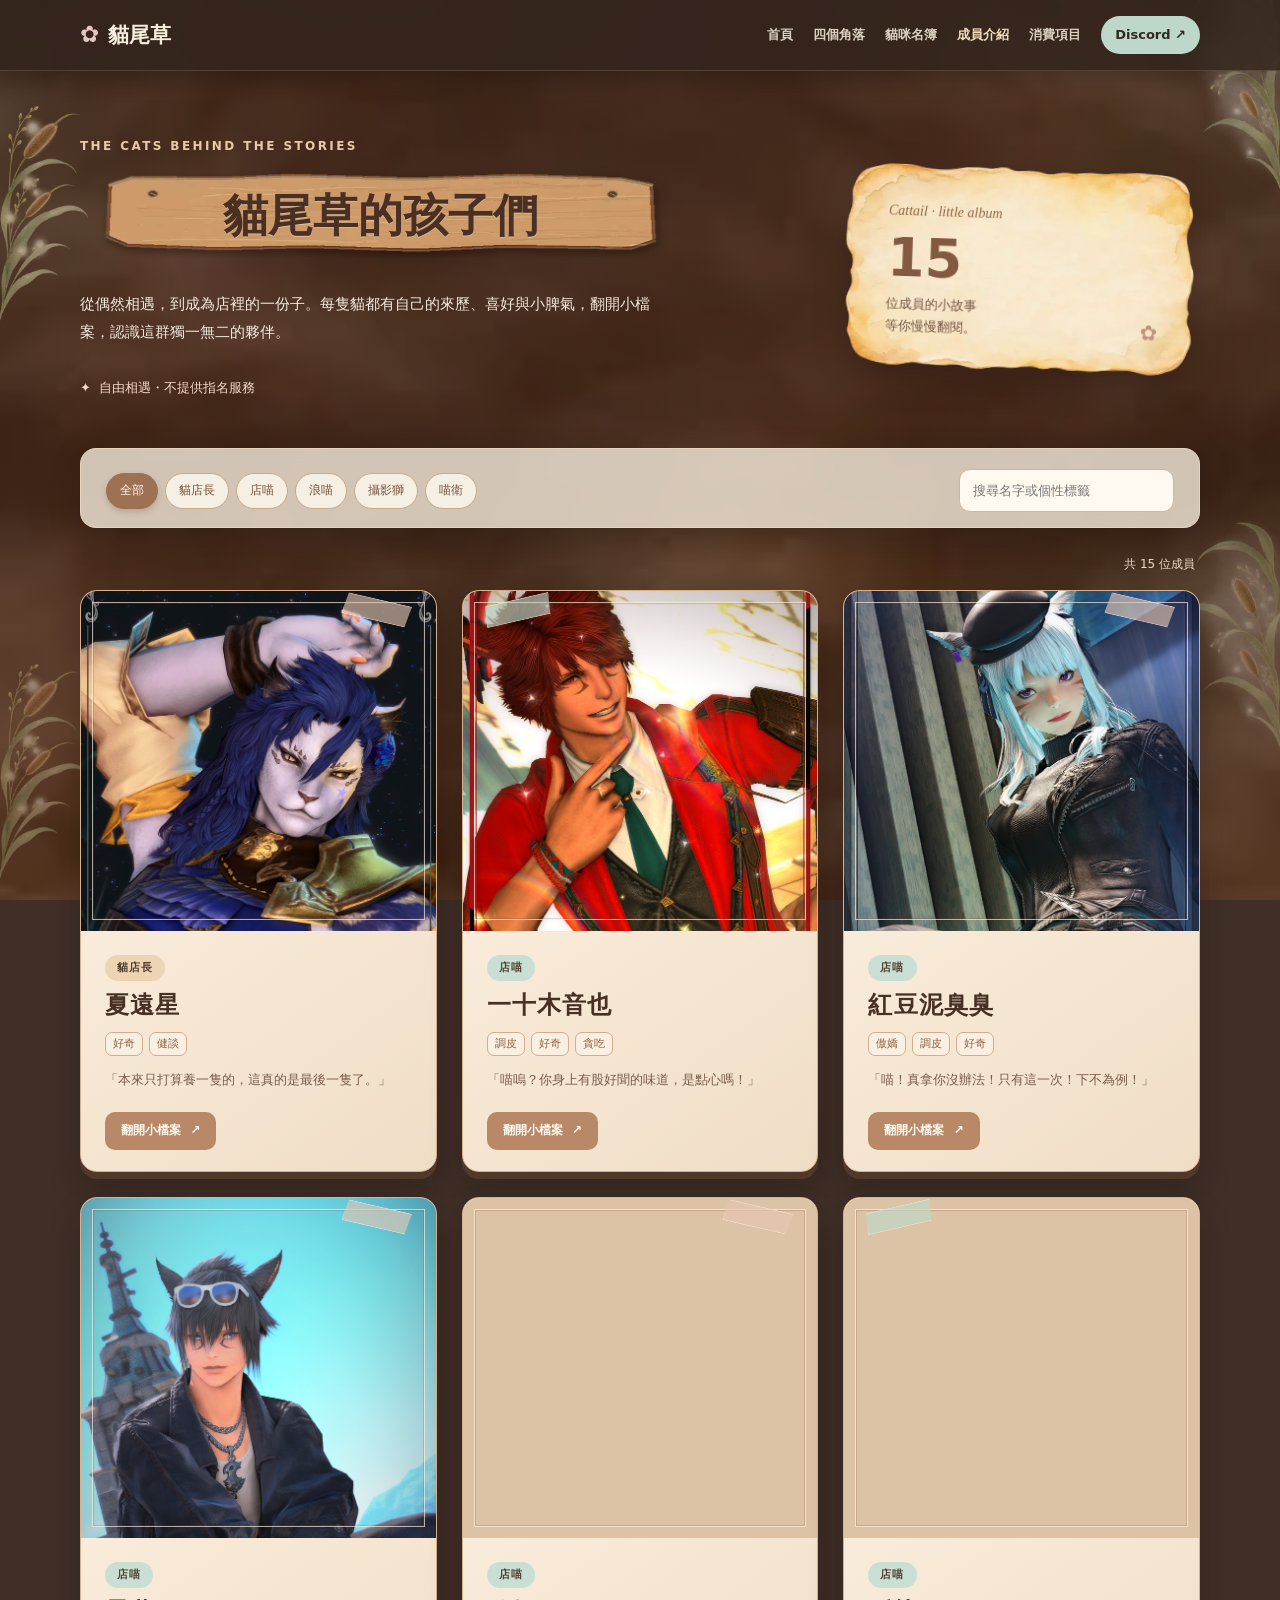
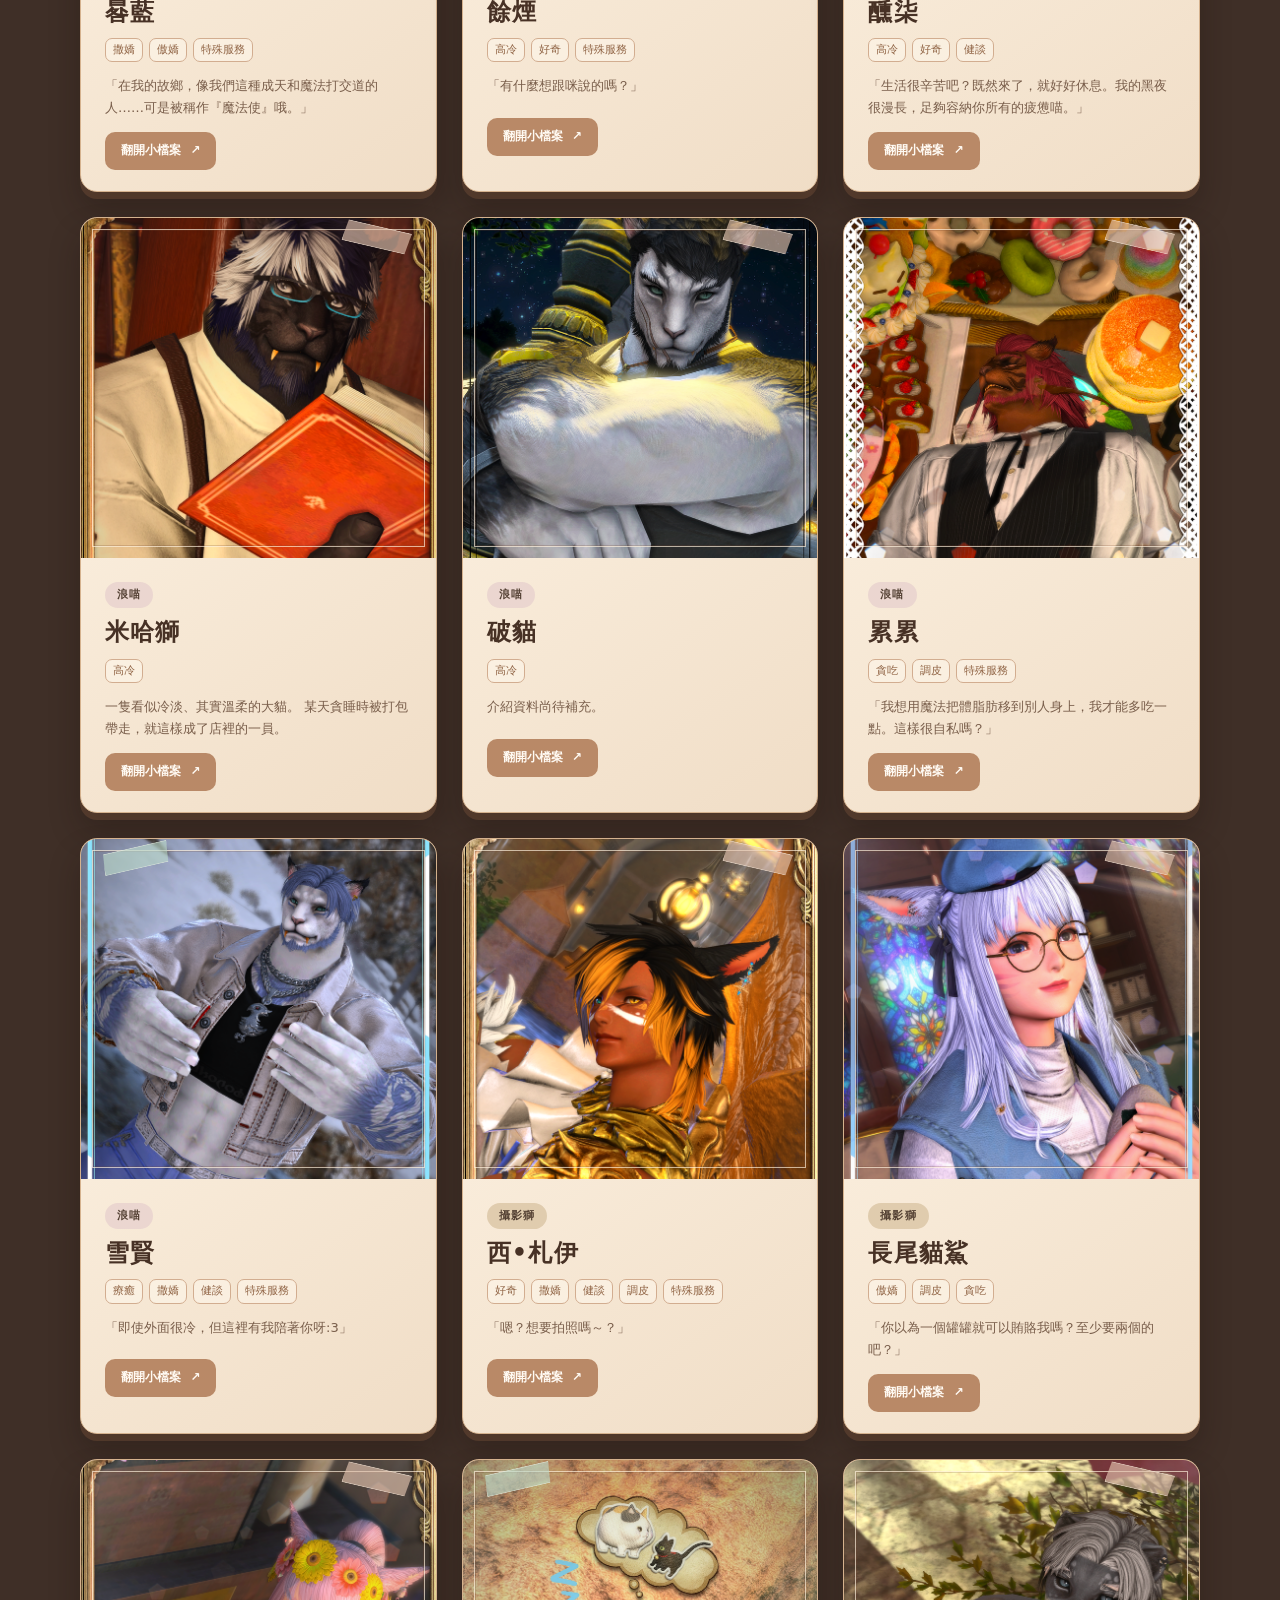
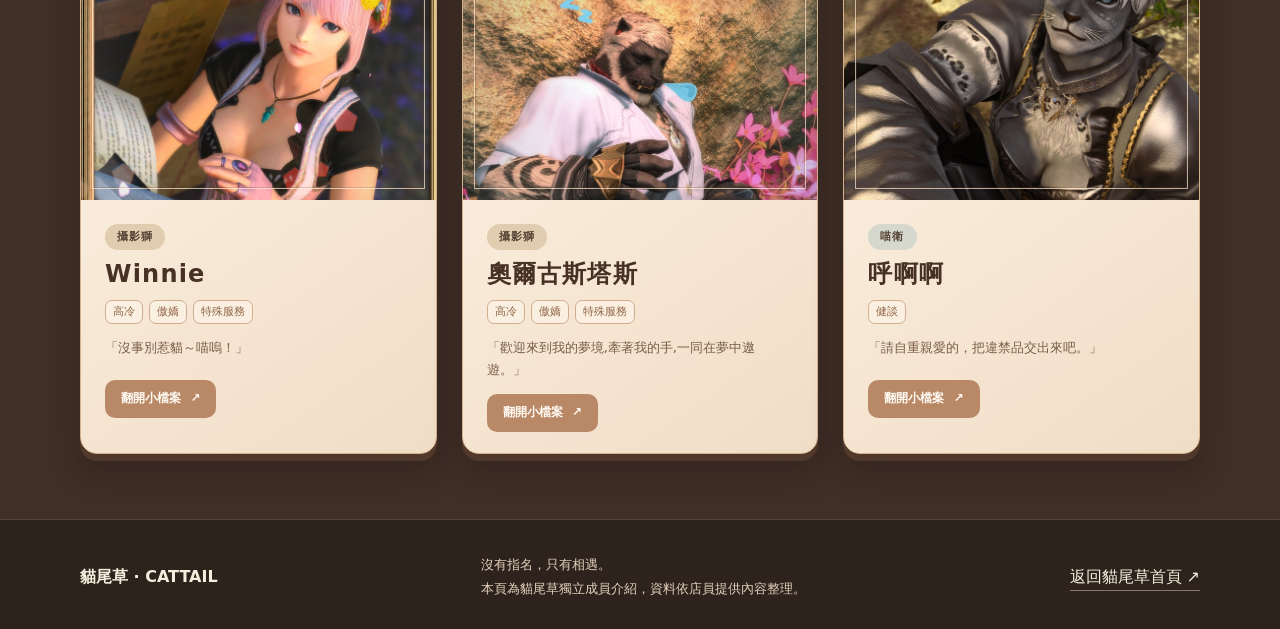
==== commit f8d38610: "Fix Cattail member portraits to reference uploaded English WebP filenames" ====
--- a/sites/cattail/members.html
+++ b/sites/cattail/members.html
@@ -139,6 +139,22 @@
 <script id="member-source" type="application/json">[{"name":"夏遠星","role":"貓店長","tags":["好奇","健談"],"intro":"總是在各處撿拾無家可歸的貓咪，無論是躲在街角、徘徊在巷弄，還是偶然相遇的孩子，只要有緣分，便會想辦法把牠們帶回來。\n久而久之，身邊聚集了越來越多性格各異的貓咪，也因此決定開設這間貓店，給這些孩子一個安心自在的生活空間。","personality":"比起自己成為眾人目光的焦點，更喜歡看著大家自在地聊天、玩耍。\n喜歡認識新朋友，也樂於參與各種話題。對他而言，能看見貓咪們自由自在地活動，客人也能帶著笑容離開，就是經營這間店最大的樂趣。","likes":"撿各式各樣的貓咪","special":"","extra":"除了經營貓尾草，同時也是「甜綿菓室」咖啡廳，龍男酒吧「夜酌」的老闆。","quote":"「本來只打算養一隻的，這真的是最後一隻了。」"},{"name":"一十木音也","role":"店喵","tags":["調皮","好奇","貪吃"],"intro":"曾是「貓咪事務所」旗下的偶像，卻因事務所經營不善，在社長的介紹下來到了「貓尾草」工作。即使偶像生涯暫時告一段落，也依舊保持著陽光開朗的性格，每天活蹦亂跳、精力充沛。至於牠究竟是在認真工作，還是又跑去玩了……就不得而知了。","personality":"陽光開朗，活潑好動，玩心旺盛，稍不注意就會溜得無影無蹤。\nE 型貓貓，社交能量滿格！只要零食到位，後空翻表演立刻奉上。","likes":"惡作劇、聽有趣的冒險故事","special":"","extra":"","quote":"「喵嗚？你身上有股好聞的味道，是點心嗎！」"},{"name":"紅豆泥臭臭","role":"店喵","tags":["傲嬌","調皮","好奇"],"intro":"原本是一個在前線作戰的冒險者，但因為高額的裝備費用及食物花費，導致流落街頭被店長撿到，為了生活及恩情成為了貓尾草的員工。","personality":"對於喜歡的人事物感到好奇想了解，卻以傲嬌的個性時常讓人摸不透自己的想法。","likes":"探求高難副本的知識、閒話家常愛吃瓜","special":"","extra":"","quote":"「喵！真拿你沒辦法！只有這一次！下不為例！」"},{"name":"晷藍","role":"店喵","tags":["撒嬌","傲嬌","特殊服務"],"intro":"因為誤觸禁忌魔法而不小心從平行時空來到這個世界，秉持既來之則安之的想法，和這個世界的另一個自己生活在一起，順便研究起了原本所在世界沒有的魔法。\n未來也許有機會在店內看到這個世界的另一個「她」也說不定？","personality":"看似冷淡，一旦鬆懈時便會流露出貓科特有的黏人習性，用微妙的距離感試探、默默坐在身側，甚至低聲哼哼示好討摸摸。","likes":"研究古老的魔法典籍、安靜的魔法工坊、天然草藥的香氣。","special":"【來自異界的魔藥實驗】根據不同的實驗結果，產生的副作用可能會觸發他截然不同的一面……？","extra":"","quote":"「在我的故鄉，像我們這種成天和魔法打交道的人……可是被稱作『魔法使』哦。」"},{"name":"餘煙","role":"店喵","tags":["高冷","好奇","特殊服務"],"intro":"來自格里達尼亞，幼時與家人失散，在獨自流浪的日子裡愛上了舞蹈，後因緣際會被店裡收留。","personality":"性格溫和安靜，帶著些許疏離，不擅長主動親近他人。\nI型貓，建議以零食建立信任。","likes":"舞蹈、聽故事","special":"舞蹈表演","extra":"還是個初學舞蹈家，期待自己能成為一名專業表演家。","quote":"「有什麼想跟咪說的嗎？」"},{"name":"醺柒","role":"店喵","tags":["高冷","好奇","健談"],"intro":"原本是古老鐘塔守護者收留的野貓，在某次躍上高處的架子時，推下並摔碎了鐫刻神祕符文的瓶罐，意外的接觸了秘藏於鐘塔間，珍貴的月之精華，也讓她一併接納了人們在無助的夜晚，偷偷向月亮傾訴的心事與秘密，這份共情讓她褪去野性，收起利爪，化形成少女，成為黑夜裡最溫柔的守望者。","personality":"不喜歡吵鬧，最懂得共情孤獨與疲憊的客人，給予最無社交壓力的陪伴。","likes":"下雨天的窗邊、輕快的音樂、無糖的熱紅茶","special":"","extra":"","quote":"「生活很辛苦吧？既然來了，就好好休息。我的黑夜很漫長，足夠容納你所有的疲憊喵。」"},{"name":"米哈獅","role":"浪喵","tags":["高冷"],"intro":"一隻看似冷淡、其實溫柔的大貓。\n某天貪睡時被打包帶走，就這樣成了店裡的一員。","personality":"喜歡安靜地待在角落，不太擅長主動親近，卻會默默陪伴需要的人。","likes":"","special":"","extra":"","quote":""},{"name":"破貓","role":"浪喵","tags":["高冷"],"intro":"","personality":"","likes":"","special":"","extra":"","quote":""},{"name":"累累","role":"浪喵","tags":["貪吃","調皮","特殊服務"],"intro":"戰爭孤兒，被不同種族的養母扶養長大，為喜愛海洋的養母開一間餐廳實現遺願。","personality":"雖然不知道如何成為可靠的雄性，卻能如自己的母親一樣，善待他人。","likes":"把客人當舉重啞鈴舉起來（善待他人？）","special":"女裝陪聊、惡搞留影喵念","extra":"","quote":"「我想用魔法把體脂肪移到別人身上，我才能多吃一點。這樣很自私嗎？」"},{"name":"雪賢","role":"浪喵","tags":["療癒","撒嬌","健談","特殊服務"],"intro":"來自庫爾札斯雪地過著悠閒自在的生活，因為對山下世界充滿好奇，便偷偷溜下山探險。\n某天因人生地不熟，找不到可以果腹的食物時，竟被店裡飄出的香氣吸引，才剛踏進店門，就被用美食和一句「要不要留下來陪大家聊天？」成功拐進店裡工作。","personality":"喜歡與人交流、愛撒嬌，對新鮮事物充滿好奇。很重視身邊的人，也希望自己的陪伴能讓別人感到安心。","likes":"摸摸、抱抱、聊天","special":"女裝陪聊、樂器演奏","extra":"","quote":"「即使外面很冷，但這裡有我陪著你呀:3」"},{"name":"西•札伊","role":"攝影獅","tags":["好奇","撒嬌","健談","調皮","特殊服務"],"intro":"古代沙漠之國的神官，被毒殺後，靈魂困在棺木內上百年，直到現代因緣際會下，得以重生，似乎為了遵守某個約定，所以喜歡幫人拍照、聽他人的冒險故事。","personality":"怕孤獨，喜歡聽故事、拍照留念，對於任何事情都抱持著好奇心，對於新奇的人事物，會立馬衝過去。","likes":"肉桂、拍照、故事、金色的物品","special":"留影喵念","extra":"是隻E貓，身上會散發出肉桂的味道\n★可能會衝到你面前跟你聊天打招呼","quote":"「嗯？想要拍照嗎～？」"},{"name":"長尾貓鯊","role":"攝影獅","tags":["傲嬌","調皮","貪吃"],"intro":"其實就是一隻很普通的藍暹羅家貓，只因為梅吉主人跟店長是好朋友，所以被抓來賺罐罐了呀！！！","personality":"沒有人可以控制貓貓，貓貓想去哪裡就去哪裡呀所以呢不用罐罐賄賂是不行的！","likes":"艾歐澤亞的所有甜食還有所有藍色的東西！","special":"留影喵念","extra":"","quote":"「你以為一個罐罐就可以賄賂我嗎？至少要兩個的吧？」"},{"name":"Winnie","role":"攝影獅","tags":["高冷","傲嬌","特殊服務"],"intro":"高冷自閉在RP店，被撿來當店貓。","personality":"喜歡窩在角落觀察別人，四處躺地板。","likes":"給我罐罐！拿食物能收買我的嘴買不了我的心","special":"留影喵念","extra":"","quote":"「沒事別惹貓～喵嗚！」"},{"name":"奧爾古斯塔斯","role":"攝影獅","tags":["高冷","傲嬌","特殊服務"],"intro":"愛作夢的貓,常累累睡睡,喜歡想有的沒的,某天跟著一群貓咪被拐進店了","personality":"慢熟貓咪,偶爾會忽然睡著。","likes":"塗鴉,睡覺,喜歡亮晶晶又圓圓的東西。","special":"留影喵念(天馬行空式手簽)","extra":"","quote":"「歡迎來到我的夢境,牽著我的手,一同在夢中遨遊。」"},{"name":"呼啊啊","role":"喵衛","tags":["健談"],"intro":"做保安的時間是休息時間，但想的話可以跟本人聊兩句。","personality":"盡責，熱絡，分析，不避諱。","likes":"守序邪惡","special":"","extra":"","quote":"「請自重親愛的，把違禁品交出來吧。」"}]</script><script>
 const profiles=JSON.parse(document.getElementById('member-source').textContent);
 const cards=[...document.querySelectorAll('.member-card')];
+/* External portraits: keep the original embedded photo/placeholder until the new file loads. */
+const portraitFiles=["xia-yuan-xing","yin-ye","hong-dou-ni-chou-chou","lan-jiu","yu-yan","xun-qi","mi-ha-shi","po-mao","lei-lei","xue-xue","xi-zha-yi","sha-mao","winnwe","augustus","hu-a-a"];
+cards.forEach((card)=>{
+ const id=Number(card.dataset.id),filename=portraitFiles[id];
+ if(!filename)return;
+ const frame=card.querySelector('.portrait-frame');
+ if(!frame)return;
+ const oldPhoto=frame.querySelector('.portrait-photo, .photo-placeholder');
+ if(!oldPhoto)return;
+ const next=new Image();
+ next.className='portrait-photo';next.alt=profiles[id].name+'的玩家提供照片';
+ next.decoding='async';
+ next.addEventListener('load',()=>{if(oldPhoto.isConnected)oldPhoto.replaceWith(next);},{once:true});
+ next.src='assets/members/'+encodeURIComponent(filename)+'.webp';
+});
+
 const buttons=[...document.querySelectorAll('[data-filter]')];
 const search=document.getElementById('member-search');
 const count=document.getElementById('count');const empty=document.getElementById('empty');
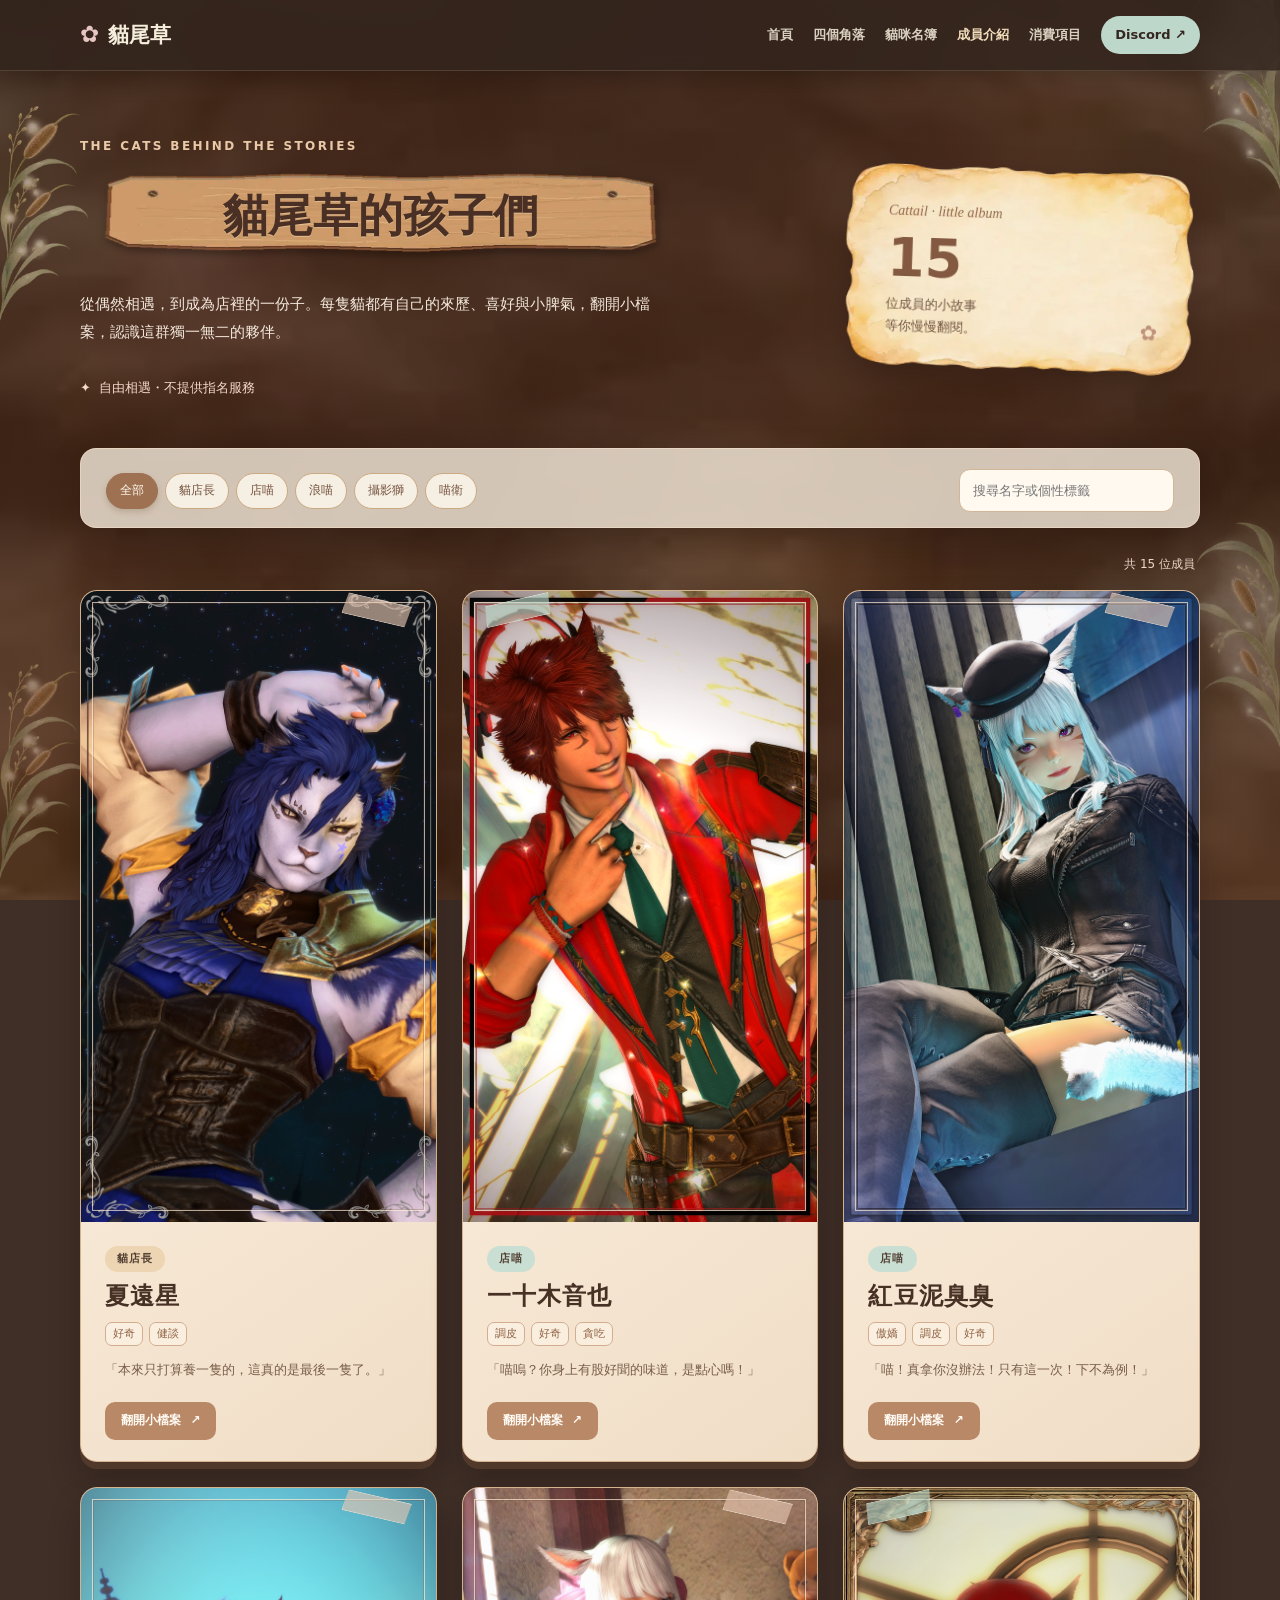
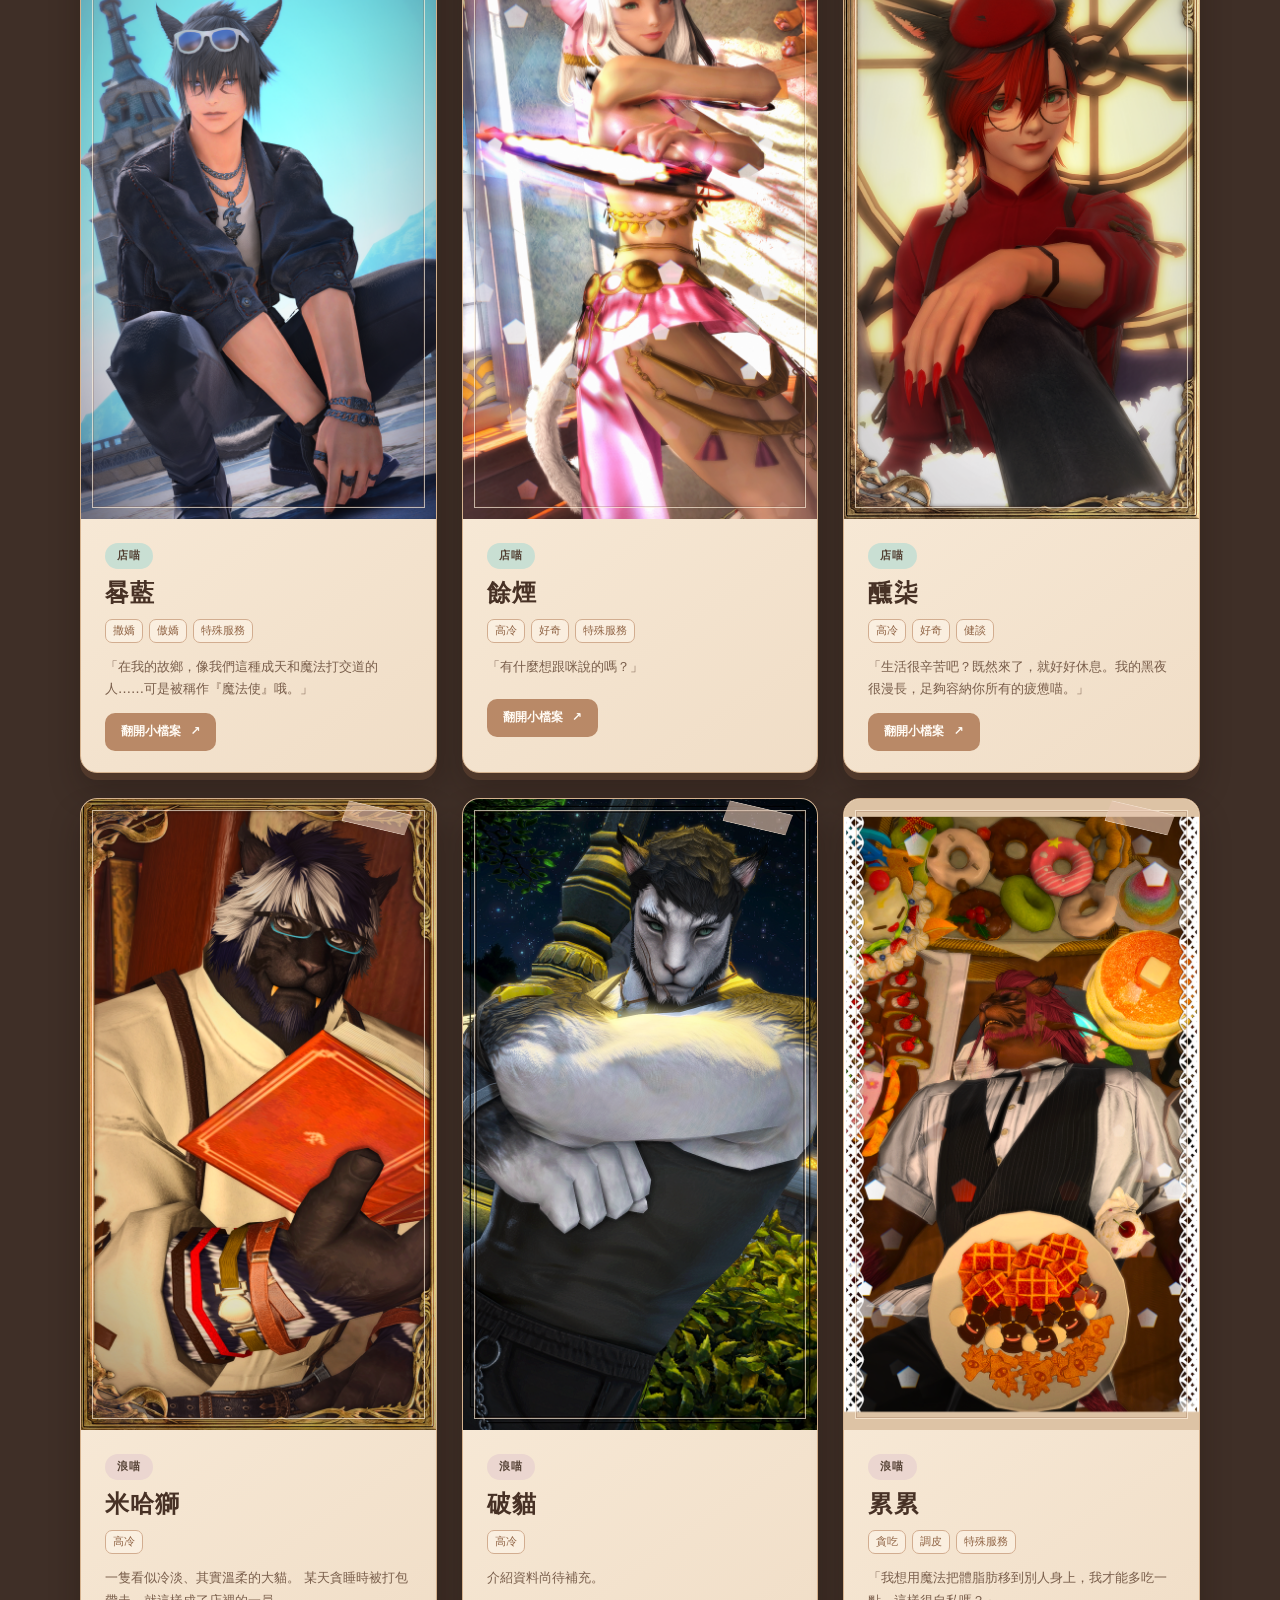
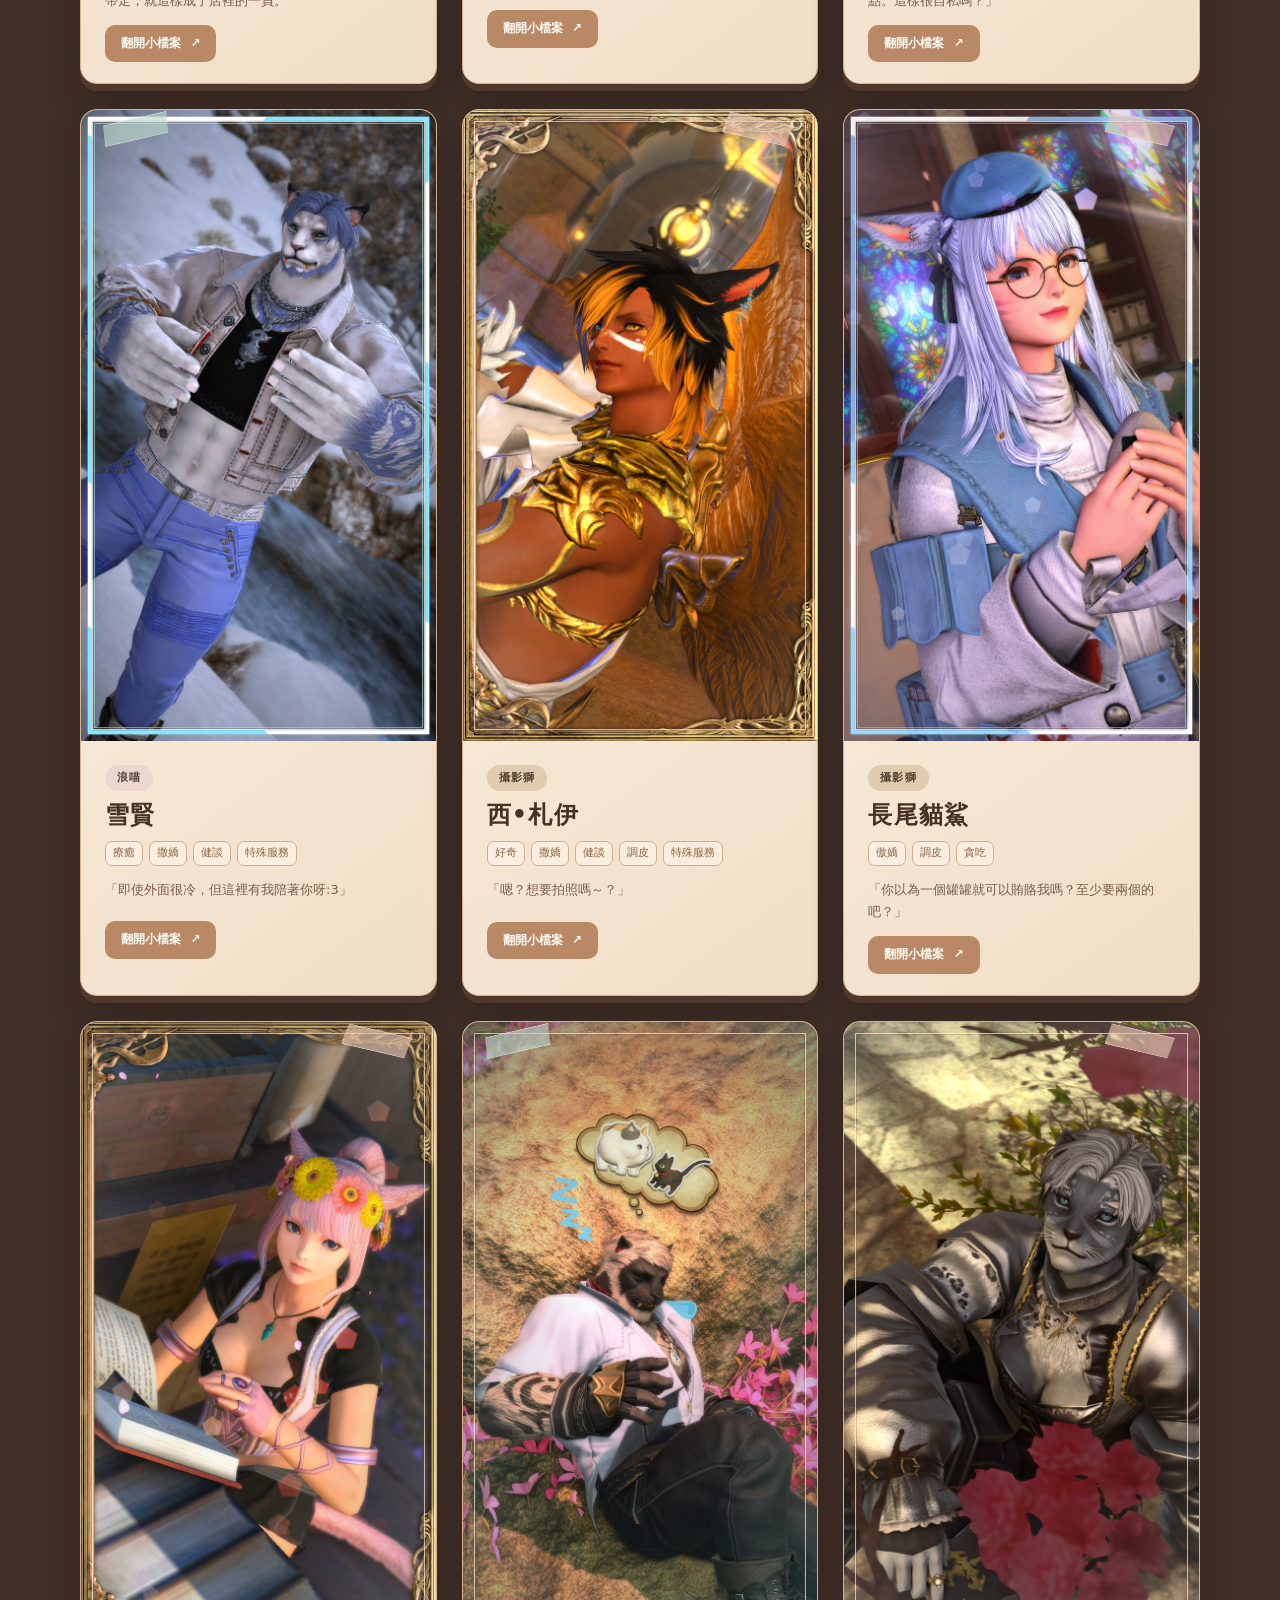
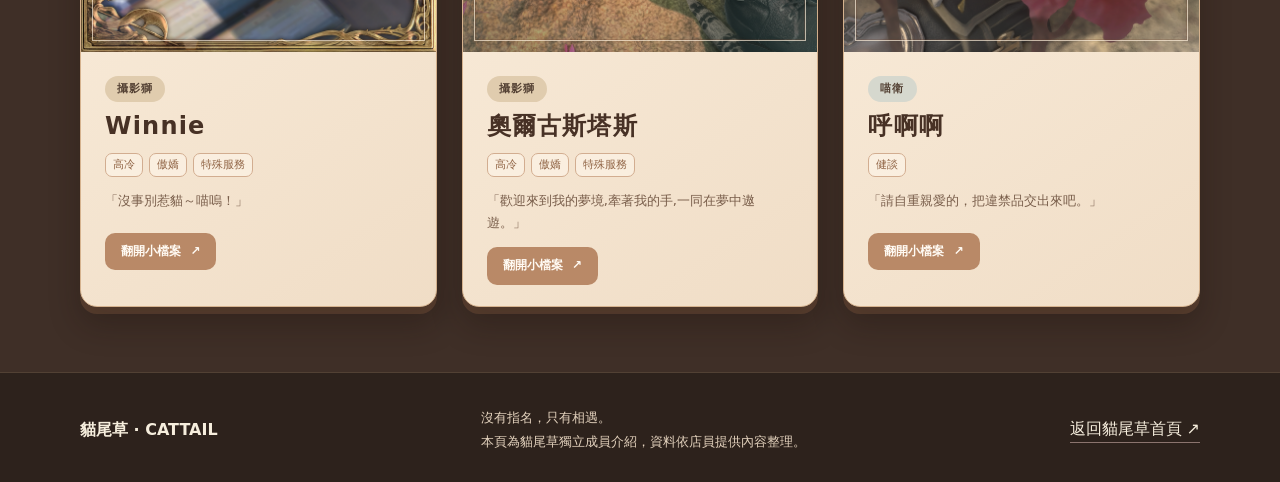
==== commit 70c59fa4: "Use full 9:16 portraits in Cattail directory and profile dialog" ====
--- a/sites/cattail/members.html
+++ b/sites/cattail/members.html
@@ -19,6 +19,16 @@
 @media(max-width:700px){.nav-wrap{min-height:62px}.navlinks{display:none}.mobile-nav{display:flex;gap:9px;margin-left:auto}.mobile-nav a{display:inline-flex;align-items:center;justify-content:center;padding:7px 11px;min-height:35px;background:#594235a9;border:1px solid #f7e3c733;border-radius:999px;font-size:12px}.mobile-nav .discord{background:var(--mint);color:#392922;border:0}.edge{opacity:.27;width:65px}.hero{padding-top:29px}.hero-card{display:block;min-height:0}.hero .eyebrow{font-size:10px}.wood-title{padding:19px 35px;min-height:83px;margin-left:-5px;width:min(420px,100%);font-size:clamp(27px,7vw,36px)}.hero-copy{font-size:13px;line-height:1.8;margin:9px 4px 0}.hero-paper{min-height:0;width:min(280px,87%);margin:14px 0 0 auto;transform:rotate(2deg);padding:29px 38px 30px}.hero-paper strong{font-size:34px;margin:2px 0}.hero-paper .mini,.hero-paper p{font-size:11px}.hero-paper:after{bottom:23px;right:28px}.directory{padding-top:9px}.toolbar{padding:15px;gap:11px}.filters{width:100%;overflow-x:auto;flex-wrap:nowrap;padding-bottom:5px;scrollbar-width:none}.filters::-webkit-scrollbar{display:none}.filter{flex:none}.search{max-width:100%;margin-left:0;flex:0 0 100%}.filters{flex:0 0 100%}.grid{grid-template-columns:1fr;gap:18px}.member-card{display:grid;grid-template-columns:42% minmax(0,1fr);min-height:260px}.portrait-frame{height:100%;min-height:240px}.card-body{padding:17px 14px 15px;min-height:0}.card-body h3{font-size:20px;margin:6px 0}.trait{font-size:10px;padding:2px 6px}.mini-quote{font-size:11px;-webkit-line-clamp:3;min-height:0;margin:9px 0}.open-member{font-size:11px;padding:9px 12px}.foot-row{align-items:flex-start;flex-direction:column}.profile-dialog{width:calc(100vw - 20px);max-height:92vh;border-radius:15px}.dialog-wrap{display:block;max-height:92vh}.dialog-photos{height:230px;min-height:0}.dialog-image{position:static;height:230px;object-position:50% 20%}.dialog-placeholder{height:230px;min-height:230px}.dialog-paper{padding:34px 27px 33px}.dialog-paper:before{inset:7px}.dialog-close{top:7px;right:8px}.dialog-title{font-size:27px}.dialog-section{margin:15px 0}.dialog-section p{font-size:13px}}
 @media(max-width:390px){.wrap{width:calc(100% - 26px)}.member-card{grid-template-columns:43% minmax(0,1fr)}.card-body{padding:14px 12px}.mini-quote{-webkit-line-clamp:2}.open-member{padding:8px 10px}.hero-paper{margin-top:10px}.dialog-paper{padding:33px 23px}.trait-list{gap:4px}}
 @media(prefers-reduced-motion:reduce){html{scroll-behavior:auto}.edge .bot{animation:none}.member-card{transition:none}}
+
+/* Portrait layout follows the uploaded 720 × 1280 images. */
+.portrait-frame{width:100%;height:auto;min-height:0;aspect-ratio:9/16;align-self:start}
+.portrait-photo{object-fit:contain;object-position:center}
+.dialog-wrap{grid-template-columns:minmax(0,min(42%,calc(min(86vh,900px)*0.5625))) minmax(0,1fr);align-items:start}
+.dialog-photos{min-height:0;position:sticky;top:0;aspect-ratio:9/16;align-self:start}
+.dialog-image{position:static;width:100%;height:100%;aspect-ratio:9/16;object-fit:contain;object-position:center}
+.dialog-placeholder{min-height:0;height:100%}
+@media(max-width:1020px) and (min-width:701px){.grid{grid-template-columns:repeat(3,minmax(0,1fr))}}
+@media(max-width:700px){.member-card{grid-template-columns:44% minmax(0,1fr);min-height:0;align-items:center}.portrait-frame{height:auto;min-height:0;aspect-ratio:9/16;align-self:center}.dialog-photos{position:relative;width:min(100%,calc(66vh * 0.5625));height:auto;aspect-ratio:9/16;margin:0 auto}.dialog-image{height:100%;object-fit:contain}.dialog-placeholder{height:100%;min-height:0}}
 </style></head>
 <body>
 <div class="edge edge-left" aria-hidden="true"><i class="bot"></i><i class="bot"></i></div><div class="edge edge-right" aria-hidden="true"><i class="bot"></i><i class="bot"></i></div>
